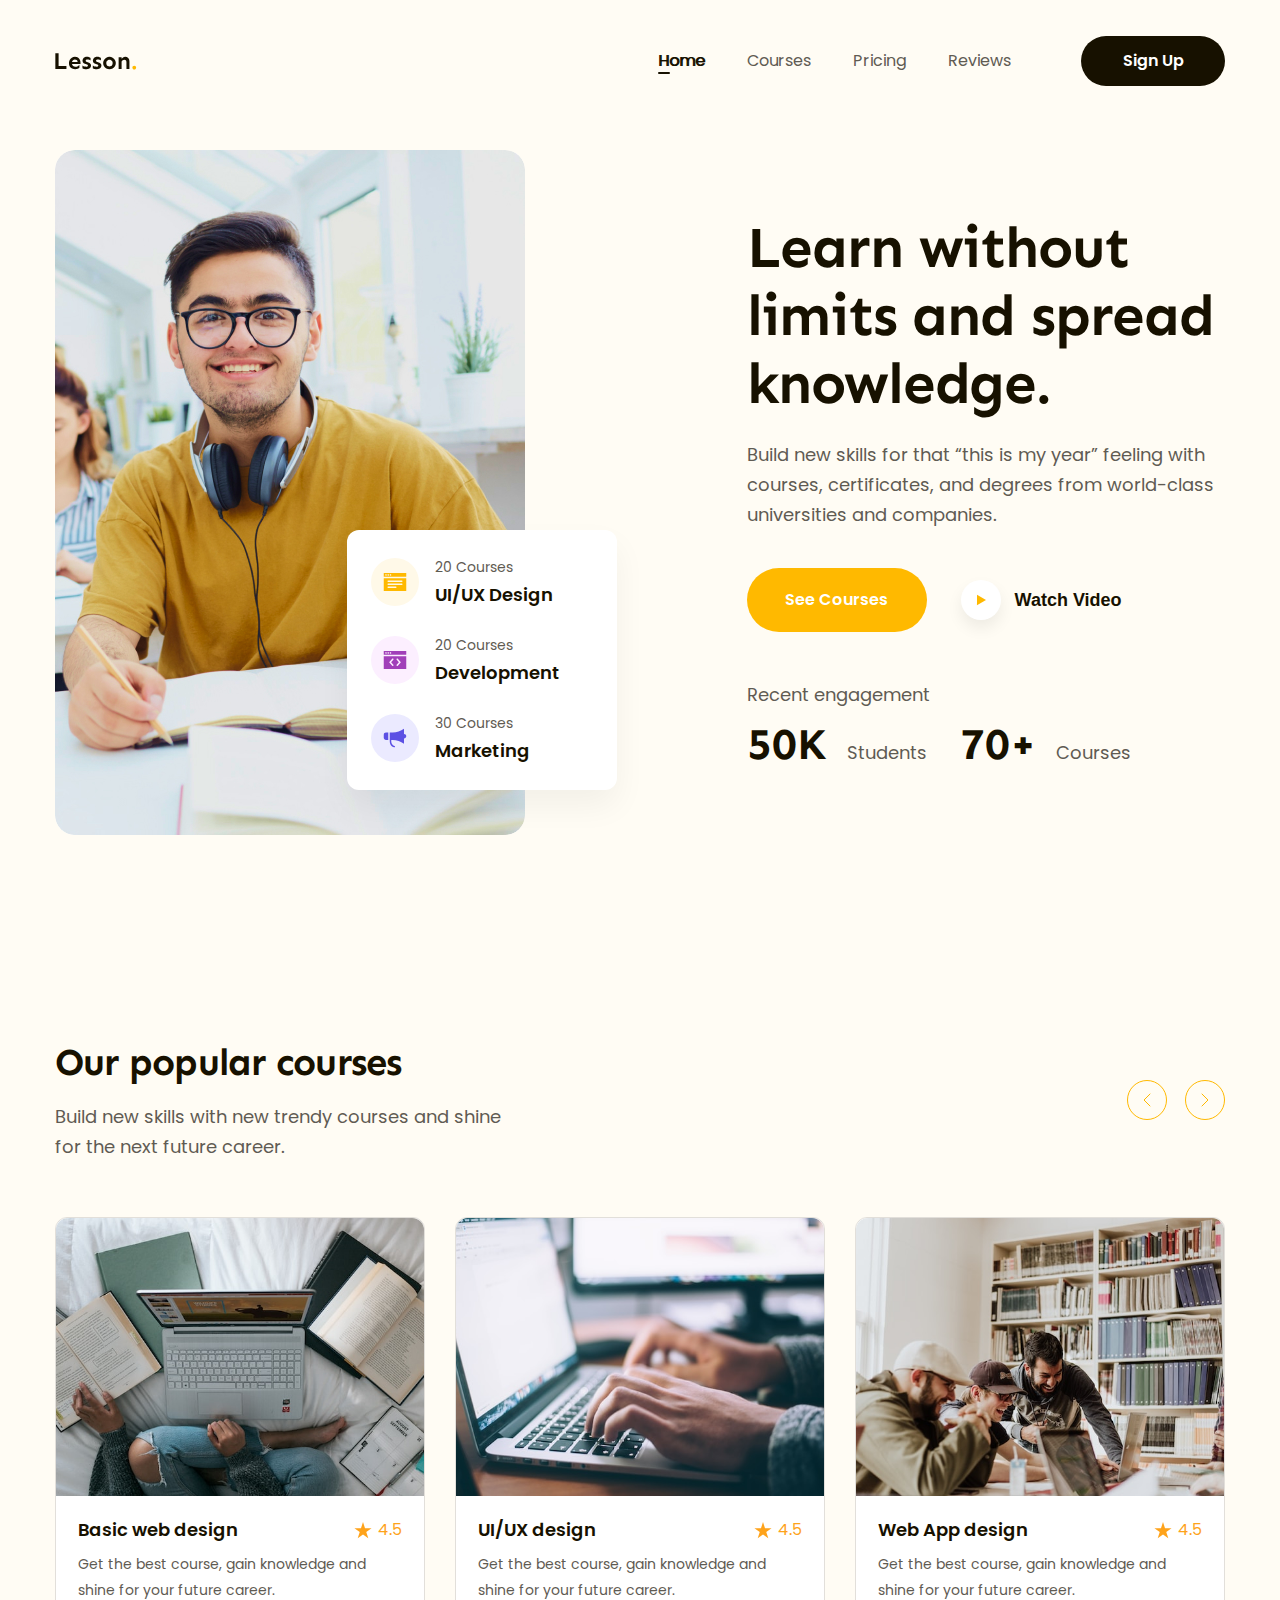
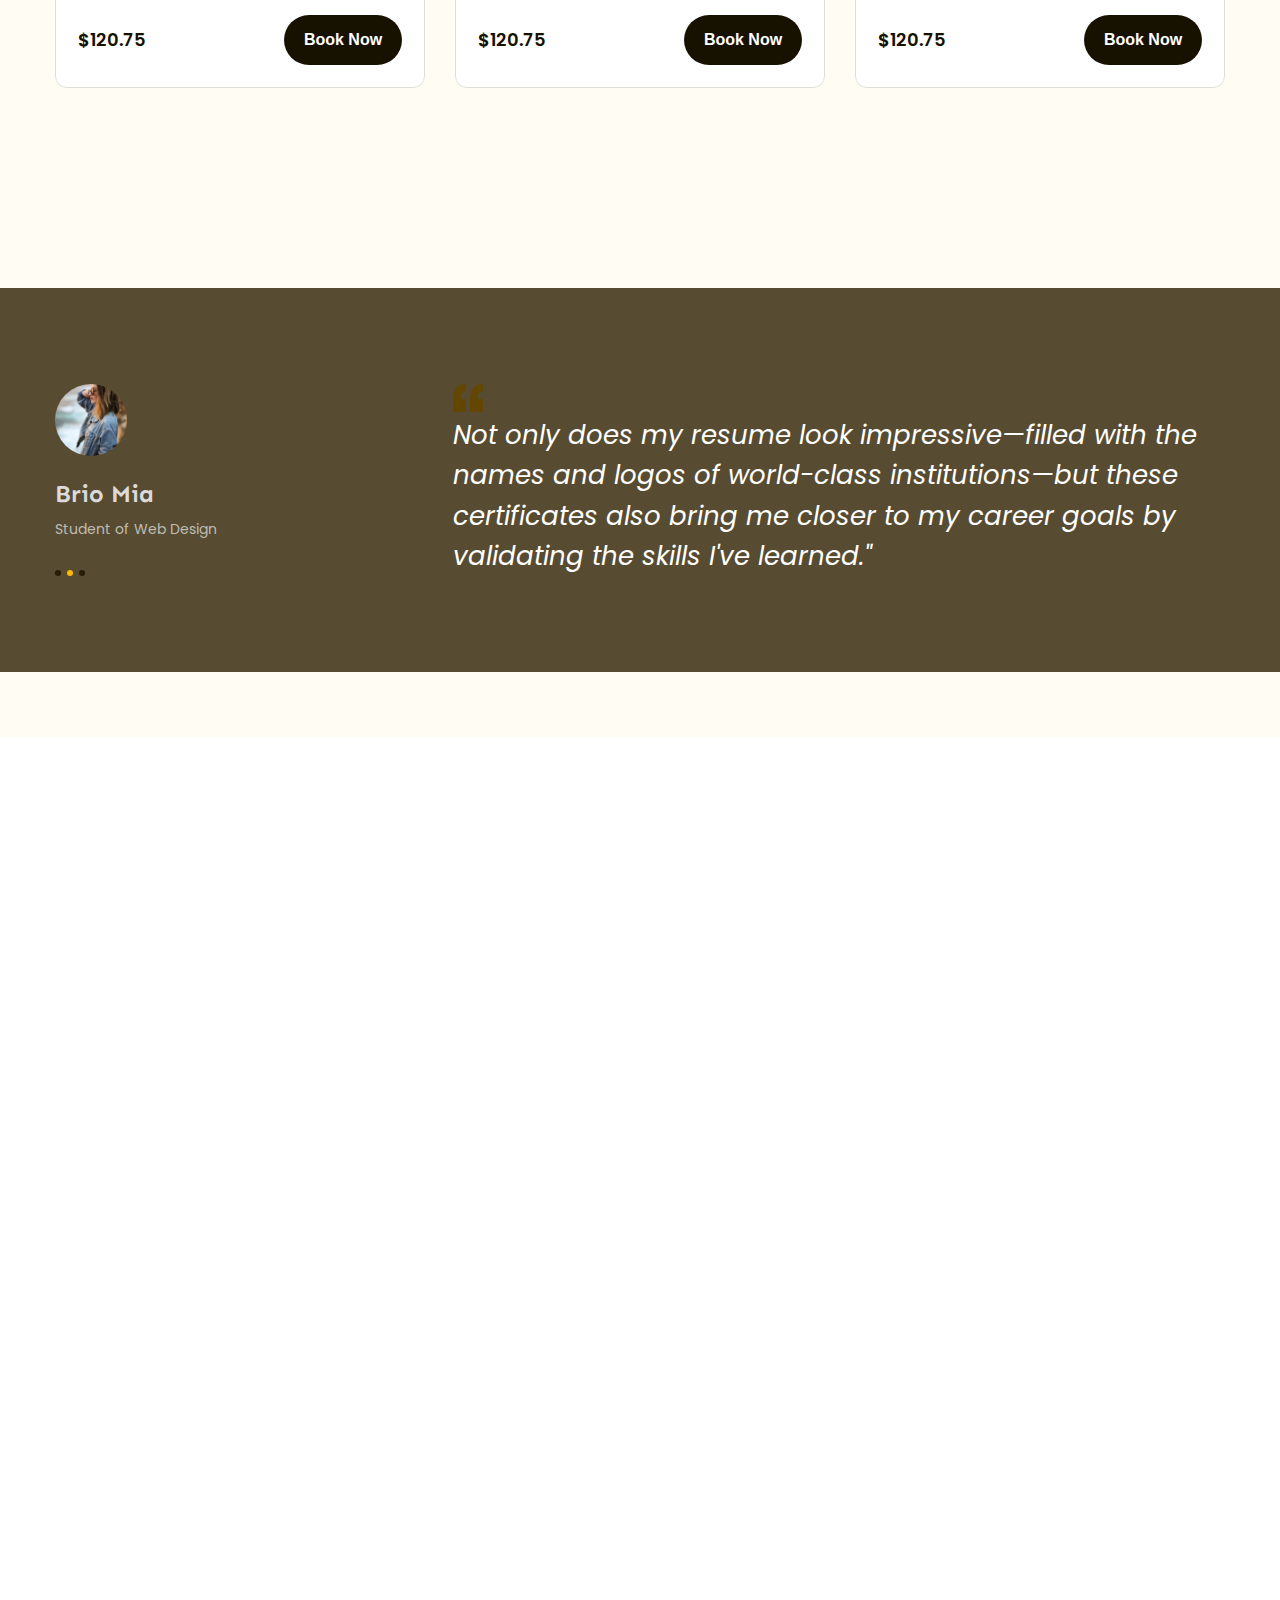
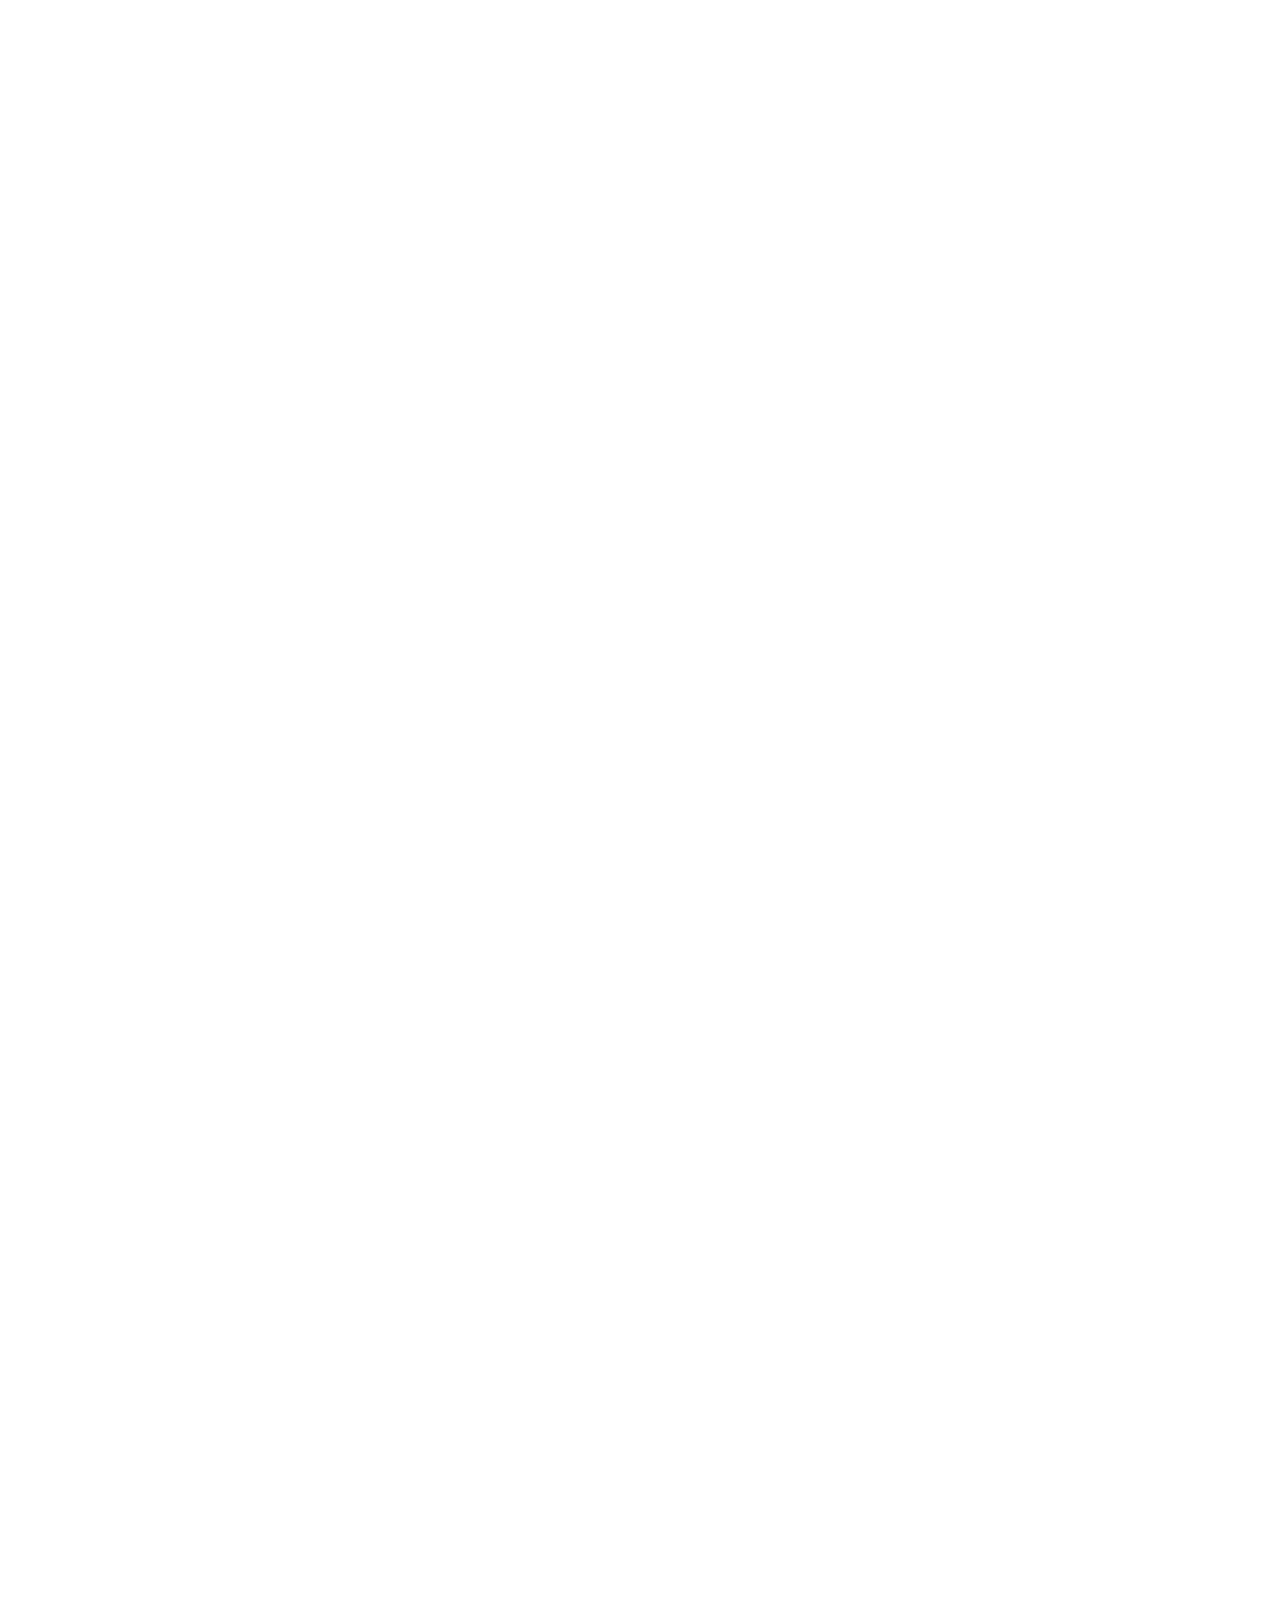
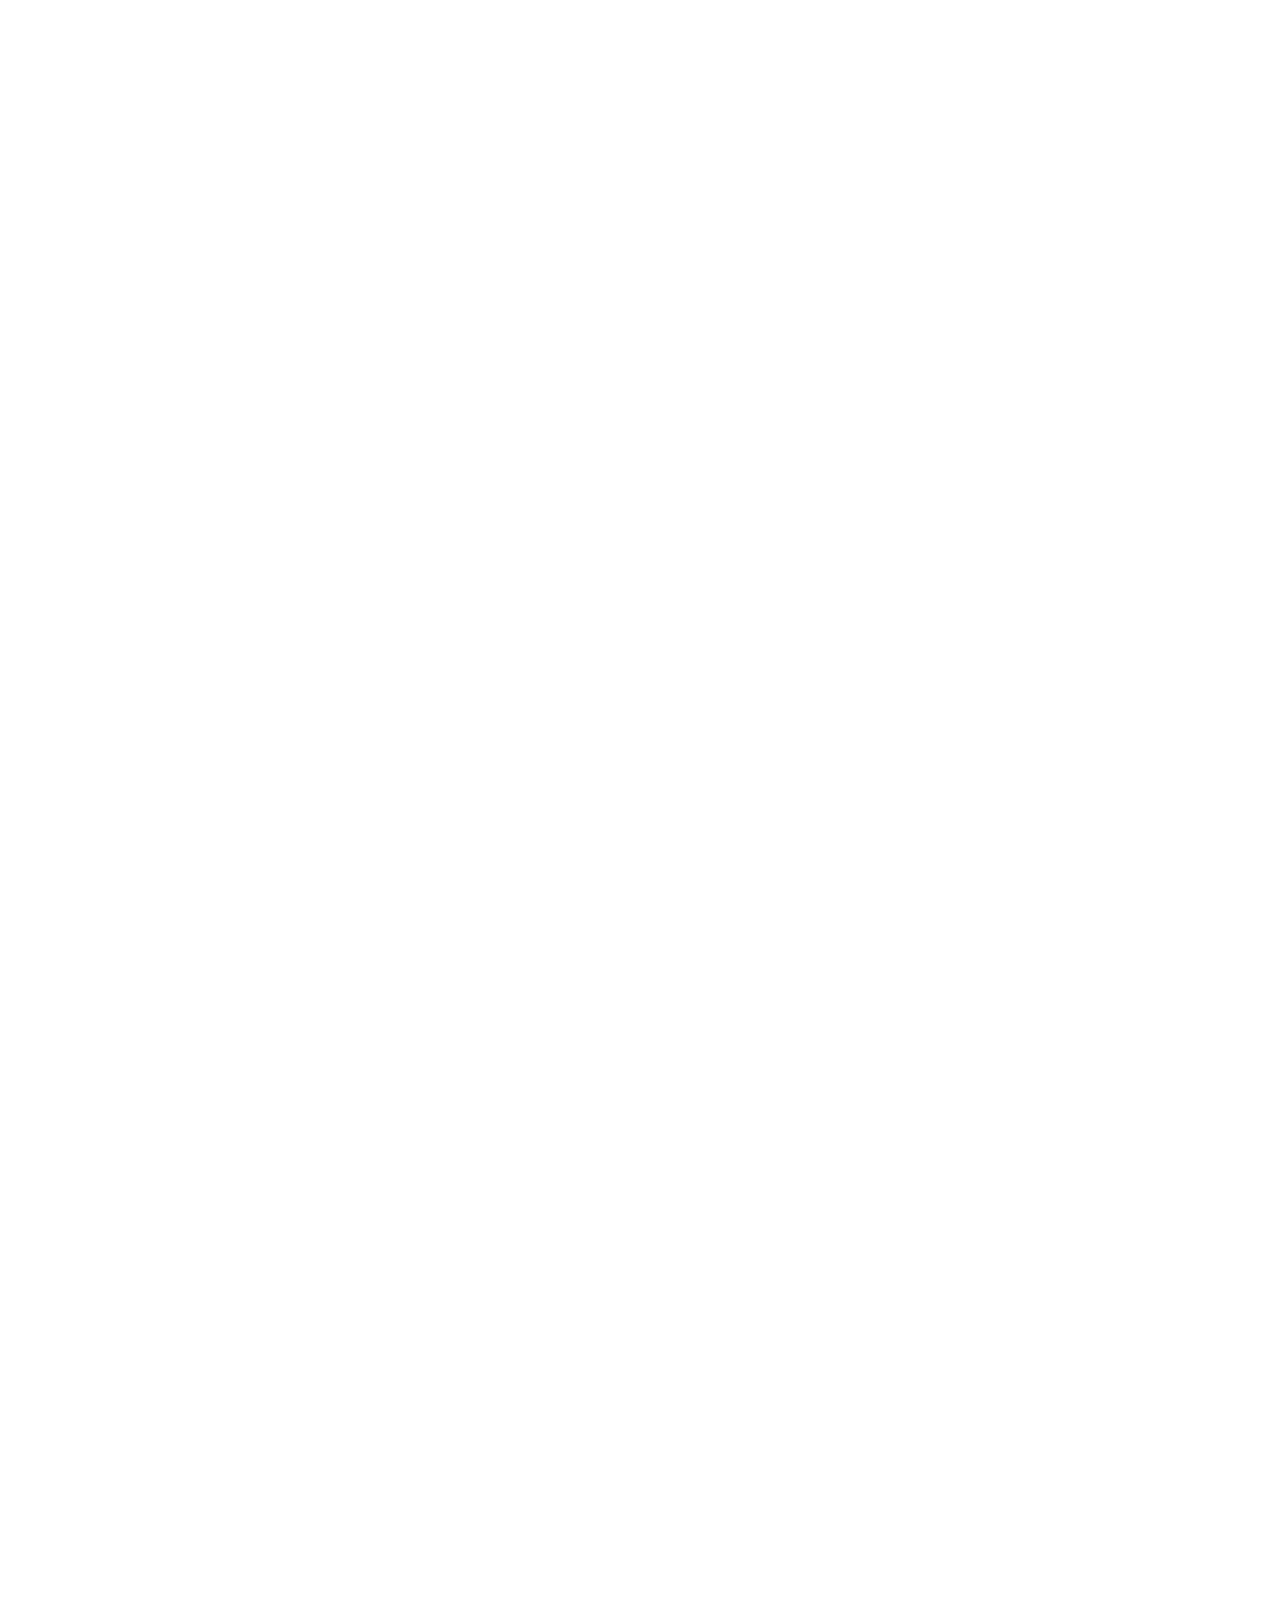
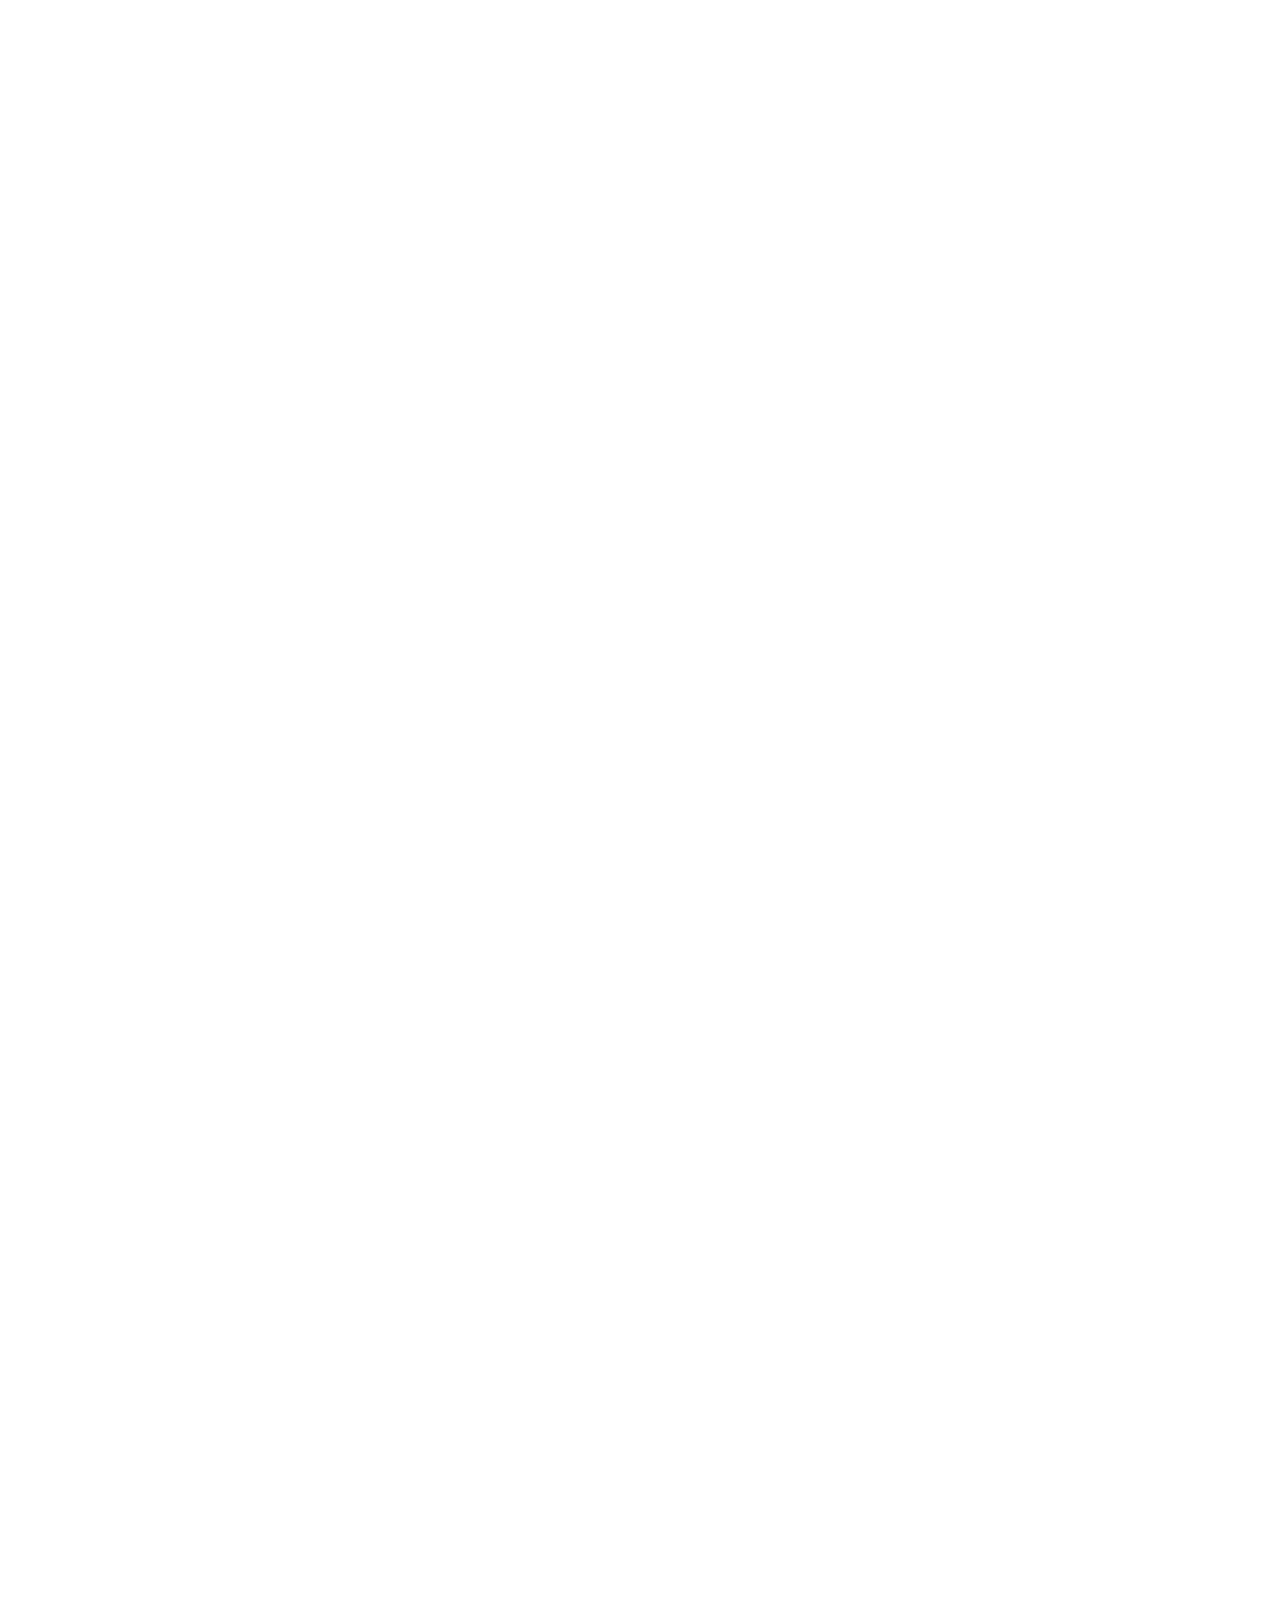
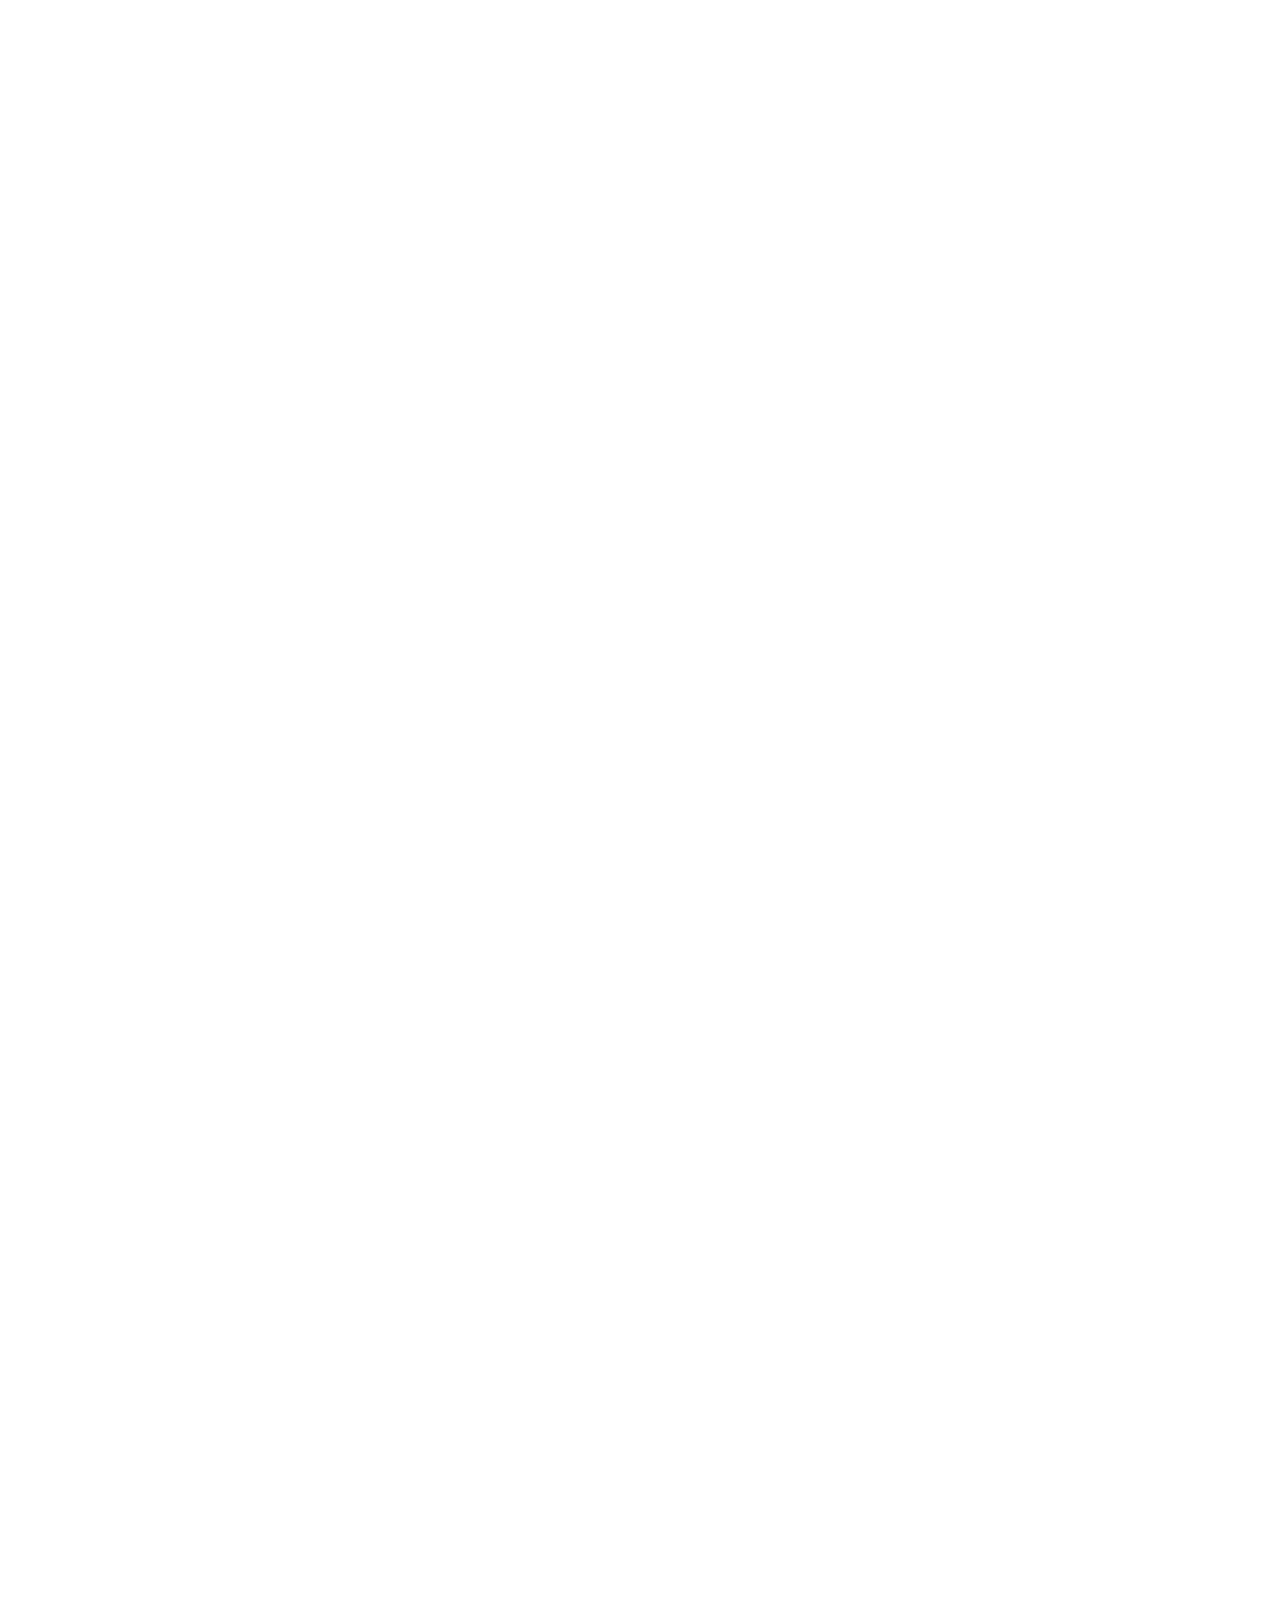
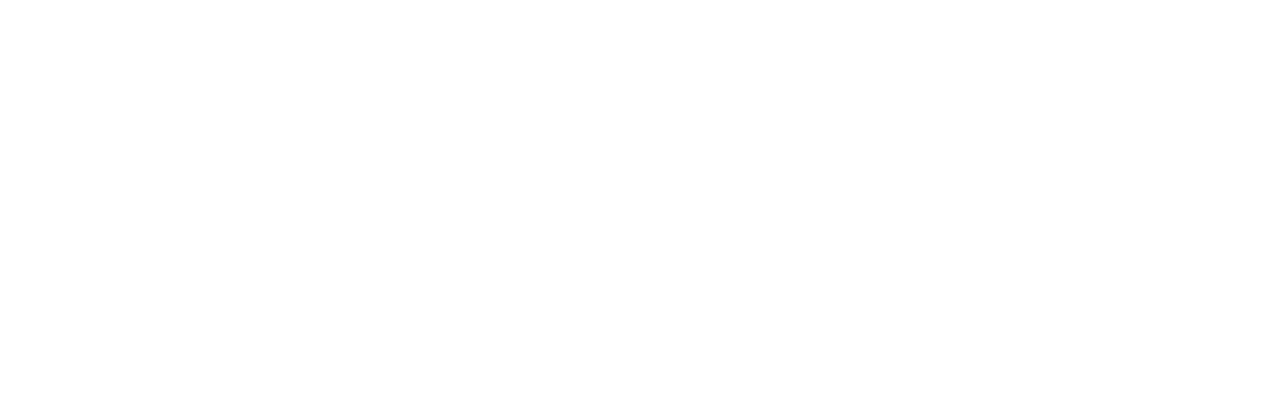
==== project1/index.html @ 3caa4eb8 "code  Feedback" ====
<!DOCTYPE html>
<html lang="en">

<head>
    <meta charset="UTF-8">
    <meta name="viewport" content="width=device-width, initial-scale=1.0">
    <!-- reset css -->
    <link rel="stylesheet" href="./assets/css/reset.css">
    <!-- embed fonts -->
    <link rel="preconnect" href="https://fonts.googleapis.com">
    <link rel="preconnect" href="https://fonts.gstatic.com" crossorigin>
    <link
        href="https://fonts.googleapis.com/css2?family=Poppins:ital,wght@0,400;0,500;0,600;0,700;1,400&family=Sen:wght@700&display=swap"
        rel="stylesheet">
    <!-- styles -->
    <link rel="stylesheet" href="./assets/css/style.css">

    <title>Figma to HTML tuhoc.cc</title>
</head>

<body style="height: 10000px;">
    <!-- header -->
    <header class="header fixed">
        <div class="main-content">
            <div class="body">
                <!-- logo -->
                <img src="./assets/img/logo.svg" alt="Lesson." class="logo">
                <!-- nav -->
                <nav class="nav">
                    <ul>
                        <li class="active">
                            <a href="#!">Home</a>
                        </li>
                        <li>
                            <a href="#!">Courses</a>
                        </li>
                        <li>
                            <a href="#!">Pricing</a>
                        </li>
                        <li>
                            <a href="#!">Reviews</a>
                        </li>
                    </ul>
                </nav>
                <!-- btn action -->
                <!-- .action>a.btn{Sign Up} -->
                <div class="action">
                    <a href="#!" class="btn btn-sign-up">Sign Up</a>
                </div>
            </div>
        </div>
    </header>

    <!-- main -->
    <div class="main">
        <!-- hero -->
        <div class="hero">
            <div class="main-content">
                <div class="body">
                    <!-- hero left -->
                    <div class="media-block">
                        <!-- Shift + Alt + Right Arow -->
                        <img src="./assets/img/hero-img.jpg" alt="Learn without limits and spread knowledge."
                            class="img">

                        <div class="hero-summary">
                            <!-- item1 -->
                            <div class="item">
                                <div class="icon">
                                    <img src="./assets/icon/des.svg" alt="">
                                </div>

                                <div class="info">
                                    <p class="label">20 Courses</p>
                                    <p class="title">UI/UX Design</p>
                                </div>
                            </div>

                            <!-- item2 -->
                            <div class="item">
                                <div class="icon icon2">
                                    <img src="./assets/icon/dev.svg" alt="">
                                </div>

                                <div class="info">
                                    <p class="label">20 Courses</p>
                                    <p class="title">Development</p>
                                </div>
                            </div>


                            <!-- item3 -->
                            <div class="item">
                                <div class="icon icon3">
                                    <img src="./assets/icon/marketing.svg" alt="">
                                </div>

                                <div class="info">
                                    <p class="label">30 Courses</p>
                                    <p class="title">Marketing</p>
                                </div>
                            </div>
                        </div>
                    </div>
                    <!-- hero right -->
                    <div class="content-block">
                        <h1 class="heading">Learn without limits and spread knowledge.</h1>
                        <p class="desc">
                            Build new skills for that “this is my year” feeling with courses, certificates,
                            and degrees from world-class universities and companies.
                        </p>

                        <div class="cta-group">
                            <a href="#!" class="btn hero-cta">See Courses</a>
                            <button class="watch-video">
                                <div class="icon">
                                    <img src="./assets/icon/play.svg" alt="">
                                </div>
                                <span>Watch Video</span>
                            </button>
                        </div>

                        <p class="desc desc-recent">Recent engagement</p>
                        <p class="desc stats">
                            <strong>50K</strong> Students
                            <strong>70+</strong> Courses
                        </p>

                    </div>

                </div>
            </div>
        

        <!-- popular -->
        <div class="popular">
            <div class="main-content">
                <div class="popular-top">
                    <!-- popular left -->
                    <div class="info">
                        <h2 class="heading-lv2">Our popular courses</h2>
                        <p class="desc">Build new skills with new trendy courses and shine for the next future career.
                        </p>
                    </div>

                    <!-- popular right -->
                    <div class="controls">
                        <button class="control-btn">
                            <svg width="8" height="14" viewBox="0 0 8 14" fill="none"
                                xmlns="http://www.w3.org/2000/svg">
                                <path d="M7 1L1 7L7 13" stroke="currentColor" stroke-linecap="round"
                                    stroke-linejoin="round" />
                            </svg>

                        </button>
                        <button class="control-btn">
                            <svg width="8" height="14" viewBox="0 0 8 14" fill="none"
                                xmlns="http://www.w3.org/2000/svg">
                                <path d="M1 1L7 7L1 13" stroke="currentColor" stroke-linecap="round"
                                    stroke-linejoin="round" />
                            </svg>

                        </button>
                    </div>

                </div>

                <div class="course-list">
                    <!-- item 1 -->
                    <div class="course-item">
                        <a href="#!"><img src="./assets/img/course-1.jpg" alt="Basic web design" class="thumb"></a>
                        <div class="info">
                            <div class="head">
                                <h3 class="title"><a href="#!">Basic web design</a></h3>
                                <div class="rating">
                                    <img src="./assets/icon/star.svg" alt="" class="star">
                                    <span class="value">4.5</span>
                                </div>
                            </div>
                            <p class="desc">Get the best course, gain knowledge and shine for your future career.</p>

                            <div class="foot">
                                <span class="price">$120.75</span>
                                <button class="btn btn-book">Book Now</button>
                            </div>
                        </div>
                    </div>

                    <!-- item 2 -->
                    <div class="course-item">
                        <a href="#!"><img src="./assets/img/course-2.jpg" alt="UI/UX design" class="thumb"></a>
                        <div class="info">
                            <div class="head">
                                <h3 class="title"><a href="#!">UI/UX design</a></h3>
                                <div class="rating">
                                    <img src="./assets/icon/star.svg" alt="" class="star">
                                    <span class="value">4.5</span>
                                </div>
                            </div>
                            <p class="desc">Get the best course, gain knowledge and shine for your future career.</p>

                            <div class="foot">
                                <span class="price">$120.75</span>
                                <button class="btn btn-book">Book Now</button>
                            </div>
                        </div>
                    </div>

                    <!-- item 3 -->
                    <div class="course-item">
                        <a href="#!"><img src="./assets/img/course-3.jpg" alt="Web App design" class="thumb"></a>
                        <div class="info">
                            <div class="head">
                                <h3 class="title"><a href="#!">Web App design</a></h3>
                                <div class="rating">
                                    <img src="./assets/icon/star.svg" alt="" class="star">
                                    <span class="value">4.5</span>
                                </div>
                            </div>
                            <p class="desc">Get the best course, gain knowledge and shine for your future career.</p>

                            <div class="foot">
                                <span class="price">$120.75</span>
                                <button class="btn btn-book">Book Now</button>
                            </div>
                        </div>
                    </div>
                </div>
            </div>
        </div>

        <div class="feedback">
            <div class="main-content">
                <div class="feeback-list">
                    <div class="feedback-item">
                        <!-- Khối bên trái -->
                        <div class="info">
                            <img src="./assets/img/ava1.jpg" alt="Petter Moor" class="avatar">
                            <p class="member-name">Brio Mia</p>
                            <p class="desc">Student of Web Design</p>

                            <div class="dots">
                                <span class="dot"></span>
                                <span class="dot active"></span>
                                <span class="dot"></span>
                            </div>
                        </div>
                        <!-- Khối bên phải -->
                         <div class="content">
                            <img src="./assets/icon/open-quote.svg" alt="" class="open-quotes">
                            <blockquote>Not only does my resume look impressive—filled with the names and logos of world-class institutions—but these certificates also bring me closer to my career goals by validating the skills I've learned." </blockquote>
                         </div>
                    </div>
                </div>
            </div>
        </div>

    </div>

    </div>
    </div>
</body>

</html>
---- project1/assets/css/style.css ----
* {
  box-sizing: border-box;
}

:root {
  --font-heading: "Sen", sans-serif;
  --primary-color: #ffb900;
}

html {
  font-size: 62.5%;
}

/* khôi phục lại cỡ chữ mặc định theo rem */
body {
  font-size: 1.6rem;
  font-family: "Poppins", sans-serif;
}
/* =================common================== */
a {
  text-decoration: none;
}

.heading-lv2 {
  color: #171100;
  font-family: var(--font-heading);
  font-size: 3.8rem;
  font-weight: 700;
  line-height: 1.27;
  letter-spacing: -0.76px;
}

.btn {
  display: inline-block;
  min-width: 118px;
  padding: 0 16px;
  line-height: 50px;
  color: #fff;
  text-align: center;
  font-size: 1.6rem;
  font-weight: 600;
  border-radius: 999px;
  background: #171100;
}

.btn:hover {
  cursor: pointer;
  opacity: 0.9;
}

.main-content {
  width: 1170px;
  max-width: calc(100% - 48px);
  margin-left: auto;
  margin-right: auto;
}

/* =================header================== */
.header {
  background: #fffcf4;
}

.header.fixed {
  z-index: 1;
  position: sticky;
  top: -28px;
}
.header .body {
  display: flex;
  align-items: center;
  padding: 36px 0 8px;
}

.nav {
  margin-left: auto;
}
.nav ul {
  display: flex;
}

.nav a {
  position: relative;
  color: #5f5b53;
  font-size: 1.6rem;
  padding: 8px 21px;
}

.nav li.active a,
.nav a:hover {
  color: #171100;
  /* font-weight: 600; */
  text-shadow: 1px 0 0 currentColor;
}

.nav li.active a::after {
  position: absolute;
  left: 21px;
  bottom: 6px;
  display: block;
  content: "";
  width: 12px;
  height: 2px;
  border-radius: 1px;
  background: #171100;
}

.header .btn-sign-up {
  min-width: 144px;
}

.header .action {
  margin-left: 49px;
}

/* ================hero================== */
.hero {
  padding: 56px 0 65px;
  background: #fffcf4;
}

.hero .body {
  display: flex;
}

/* ========= hero left ============== */
.hero .media-block {
  position: relative;
  width: 48%;
}

.hero .media-block .img {
  width: 470px;
  height: 685px;
  object-fit: cover;
  border-radius: 20px;
}

.hero .hero-summary {
  padding: 24px;
  width: 270px;
  position: absolute;
  bottom: 48px;
  right: 0;
  border-radius: 12px;
  background: #fff;
  box-shadow: 0px 16px 32px 0px rgba(0, 0, 0, 0.05);
}

.hero-summary .item {
  display: flex;
  align-items: center;
}

.hero-summary .item + .item {
  margin-top: 22px;
}

.hero-summary .icon {
  width: 48px;
  height: 48px;
  border-radius: 50%;
  display: flex;
  justify-content: center;
  align-items: center;
  background-color: #fff9e8;
}

.hero-summary .icon2 {
  background-color: #fcefff;
}

.hero-summary .icon3 {
  background-color: #ebeaff;
}

.hero-summary .info {
  margin-left: 16px;
}

.hero-summary .label {
  color: #5f5b53;
  font-size: 1.4rem;
  line-height: 1.86; /* 185.714% */
}

.hero-summary .title {
  color: #171100;
  font-size: 1.8rem;
  font-weight: 600;
  line-height: 1.67; /* 166.667% */
}

/* =========== hero right======== */
.hero .content-block {
  width: 52%;
  padding-left: 130px;
  padding-top: 64px;
}

.hero .heading {
  color: #171100;
  font-family: var(--font-heading);
  font-size: 5.8rem;
  font-weight: 700;
  line-height: 1.17;
  letter-spacing: -1.16px;
}

.hero .desc {
  margin-top: 22px;
  color: #5f5b53;
  font-size: 1.8rem;
  line-height: 1.67;
}

.hero .cta-group {
  display: flex;
  align-items: center;
  margin-top: 38px;
}

.hero-cta {
  min-width: 180px;
  line-height: 64px;
  background-color: var(--primary-color);
}

.hero .watch-video {
  margin-left: 28px;
  border: none;
  background: transparent;
  display: flex;
  align-items: center;
  cursor: pointer;
}

.hero .watch-video .icon {
  display: flex;
  align-items: center;
  justify-content: center;
  width: 40px;
  height: 40px;
  border-radius: 40px;
  background: #fff;
  box-shadow: 0px 8px 16px 0px rgba(0, 0, 0, 0.07);
}

.hero .watch-video span {
  margin-left: 14px;
  color: #171100;
  font-size: 1.8rem;
  font-weight: 600;
  line-height: 1.67;
}

.hero .desc-recent {
  margin-top: 48px;
}

.hero .stats {
  margin-top: 8px;
}

.hero .stats strong {
  margin-right: 15px;
  color: #171100;
  font-family: var(--font-heading);
  font-size: 4.4rem;
  font-weight: 700;
  line-height: 1.23;
}

.hero .stats strong:nth-child(2) {
  margin-left: 28px;
}

/* ================ popular ================== */
.popular {
  padding: 65px 0;
  margin-top: 135px;
}

.popular-top {
  display: flex;
  align-items: center;
  justify-content: space-between;
}

.popular-top .desc {
  margin-top: 16px;
  width: 458px;
  color: #5f5b53;
  font-size: 1.8rem;
  line-height: 1.67;
}

.popular-top .controls {
  display: flex;
  gap: 18px;
}

.popular-top .control-btn {
  display: flex;
  justify-content: center;
  align-items: center;
  background: transparent;
  width: 40px;
  height: 40px;
  border-radius: 50%;
  color: var(--primary-color);
  border: 1px solid var(--primary-color);
}

.popular-top .control-btn:hover {
  background: var(--primary-color);
  color: #fff;
  cursor: pointer;
}

.popular .course-list {
  display: flex;
  gap: 30px;
  margin-top: 55px;
}

.popular .course-item {
  border-radius: 12px;
  border: 1px solid #e2dfda;
  background: #fff;
}

.popular .course-item:hover {
  border: 1px solid transparent;
  border-radius: 12px;
  background: #fff;
  box-shadow: 0px 18px 36px 0px rgba(0, 0, 0, 0.05);
}

.popular .course-item .thumb {
  border-radius: 12px 12px 0px 0px;
  height: 278px;
  object-fit: cover;
  width: 100%;
}

.popular .course-item .info {
  padding: 16px 22px 22px;
}

.popular .course-item .foot,
.popular .course-item .rating,
.popular .course-item .head {
  display: flex;
  align-items: center;
  justify-content: space-between;
}

.popular .course-item .title a {
  color: #171100;
  font-size: 1.8rem;
  font-weight: 600;
  line-height: 1.67;
}

.popular .rating .value {
  margin-left: 6px;
  color: #fea31b;
  font-size: 16px;
  line-height: 1.75;
}

.popular .course-item .desc {
  margin-top: 6px;
  color: #5f5b53;
  font-size: 1.4rem;
  line-height: 1.86;
}

.popular .course-item .foot {
  margin-top: 12px;
}

.popular .course-item .price {
  color: #171100;
  font-size: 1.8rem;
  font-weight: 600;
  line-height: 1.67;
}

.popular .course-item .btn-book {
  border: none;
}

.popular .course-item .btn-book:hover {
  background: var(--primary-color);
}
/* ====================feedback===================== */
.feedback {
  margin-top: 135px;
  padding: 96px 0;
  background: #574c31;
}
.feedback-item{
  display: flex;
}

.avatar {
  width: 72px;
  height: 72px;
  border-radius: 50%;
  object-fit: cover;
}

.feedback-item .info .member-name{
  margin-top: 18px;
  color: #dcdada;
  font-family: var(--font-heading);
  font-size: 2.4rem;
  font-weight: 700;
  line-height: 1.42; 141.667%
}

.feedback-item .info .desc{
  margin-top: 4px;
  color: #bfbcb2;
  font-size: 1.4rem;
  line-height: 1.86; /* 185.714% */
}

.feedback-item .dots{
  gap: 6px;
  display: flex;
  margin-top: 28px;
}

.feedback .dot{
  cursor: pointer;
  width: 6px;
  height: 6px;
  border-radius: 50%;
  background: #271e08;
}

.feedback .dot.active{
  background: var(--primary-color);
  cursor: default;
}

.feedback-item .content{
  width: 66%; /*770 chia cho main là 1170 = 0.65.56==77 =66%*/
  margin-left: auto;
}

.feedback-item blockquote{
  color: #FFF;
font-size: 2.6rem;
font-style: italic;
line-height: 1.54; 
}
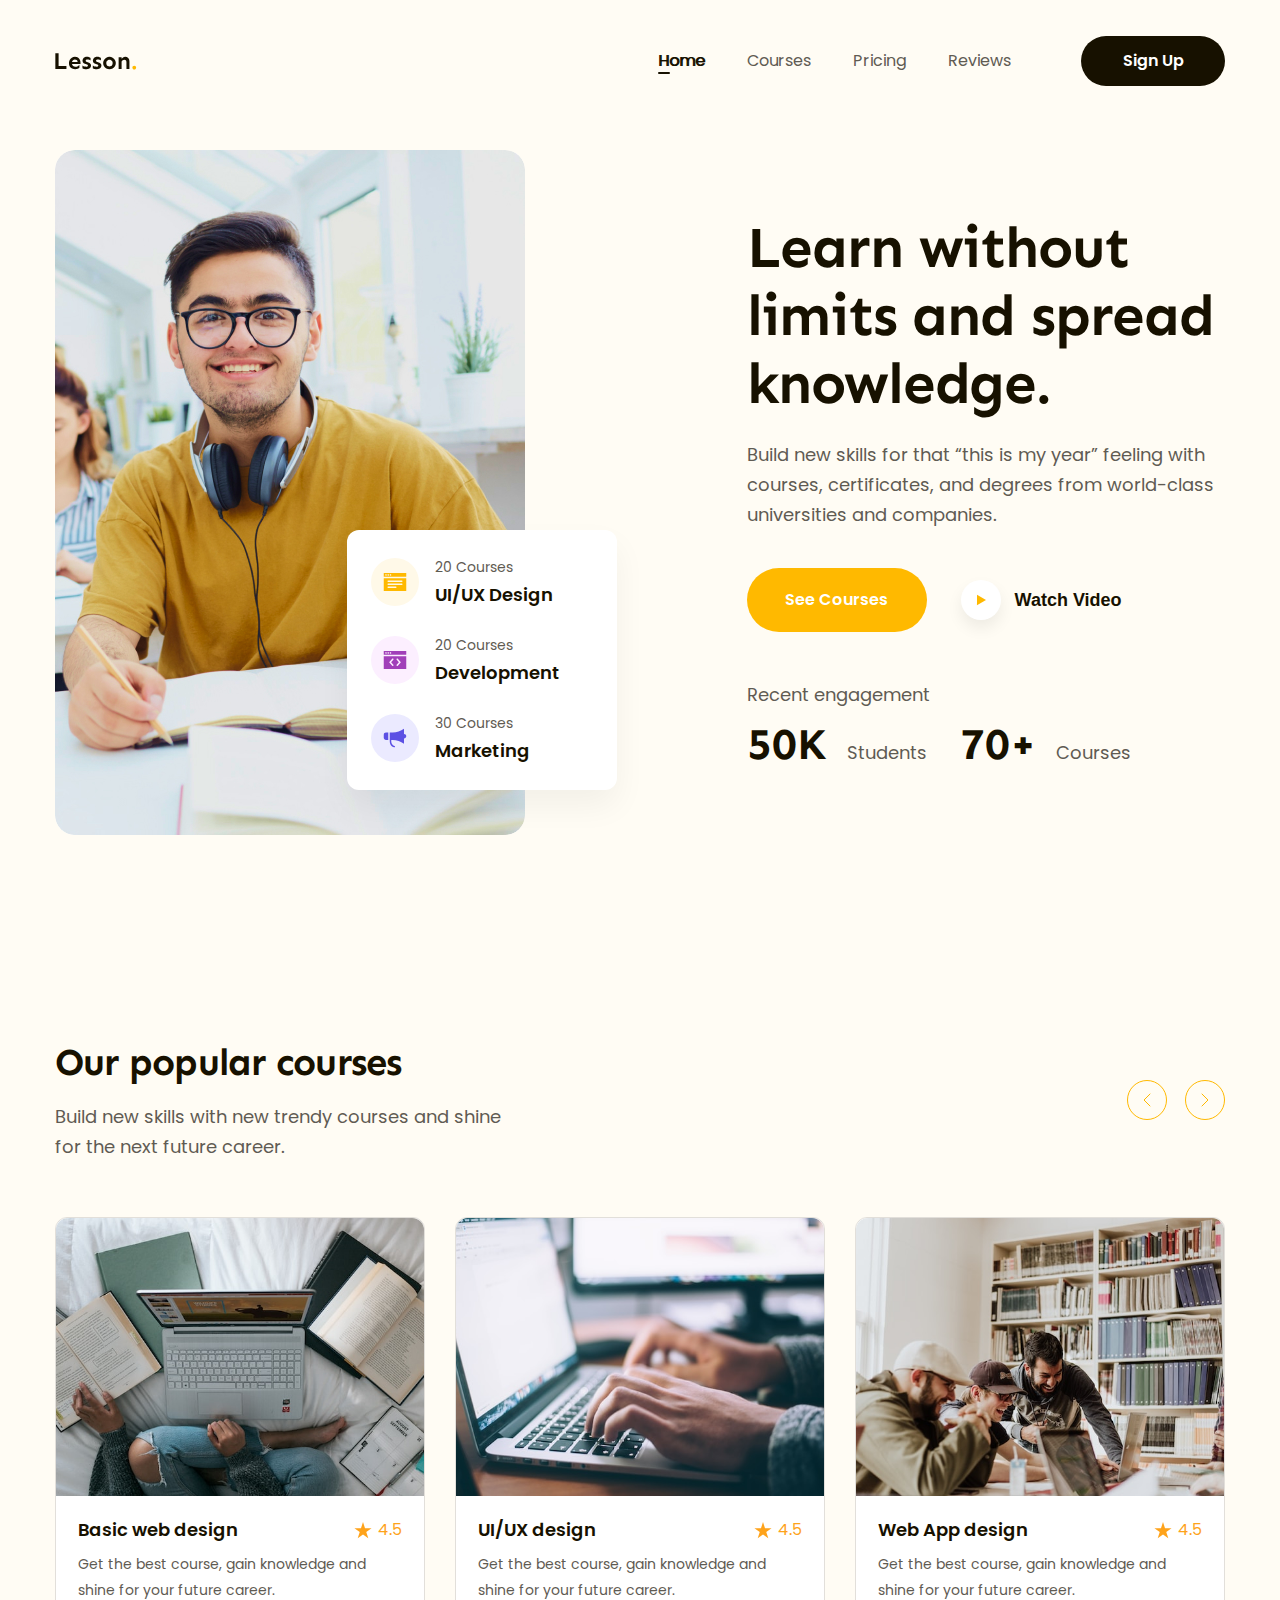
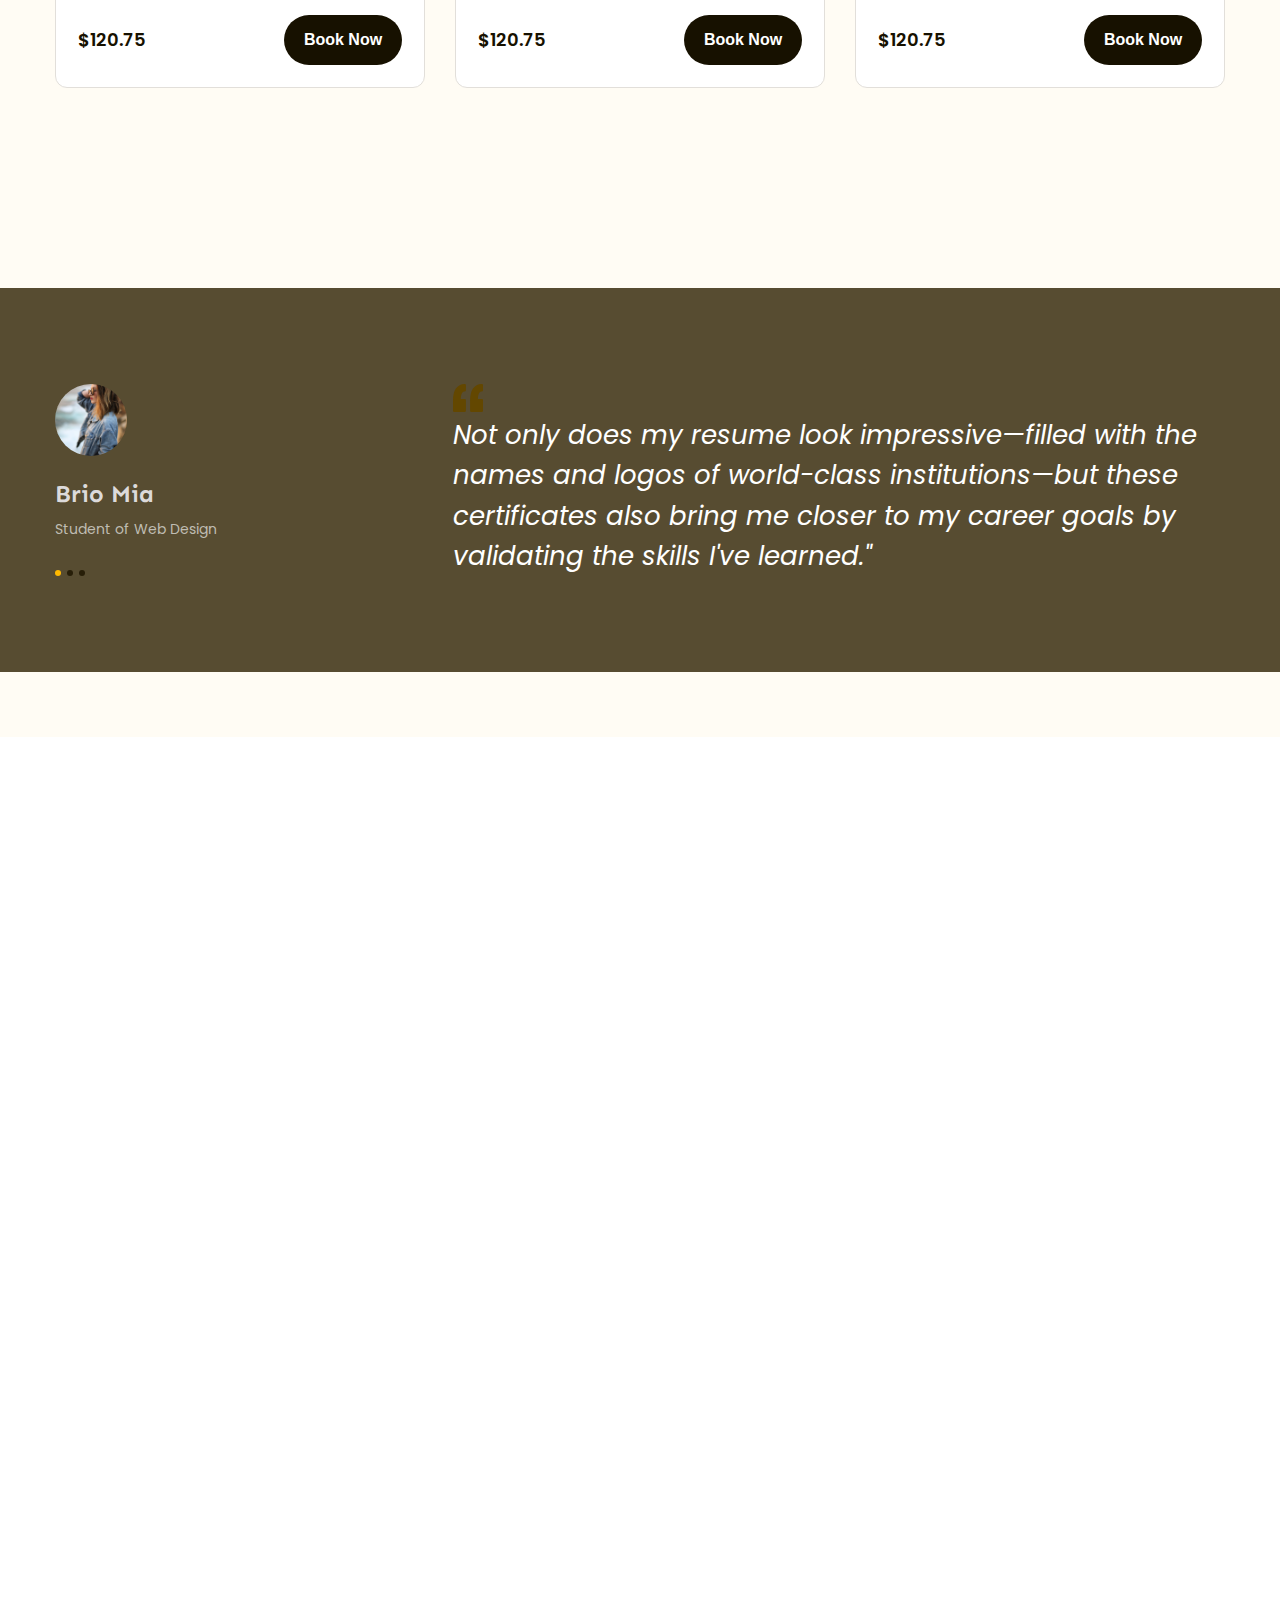
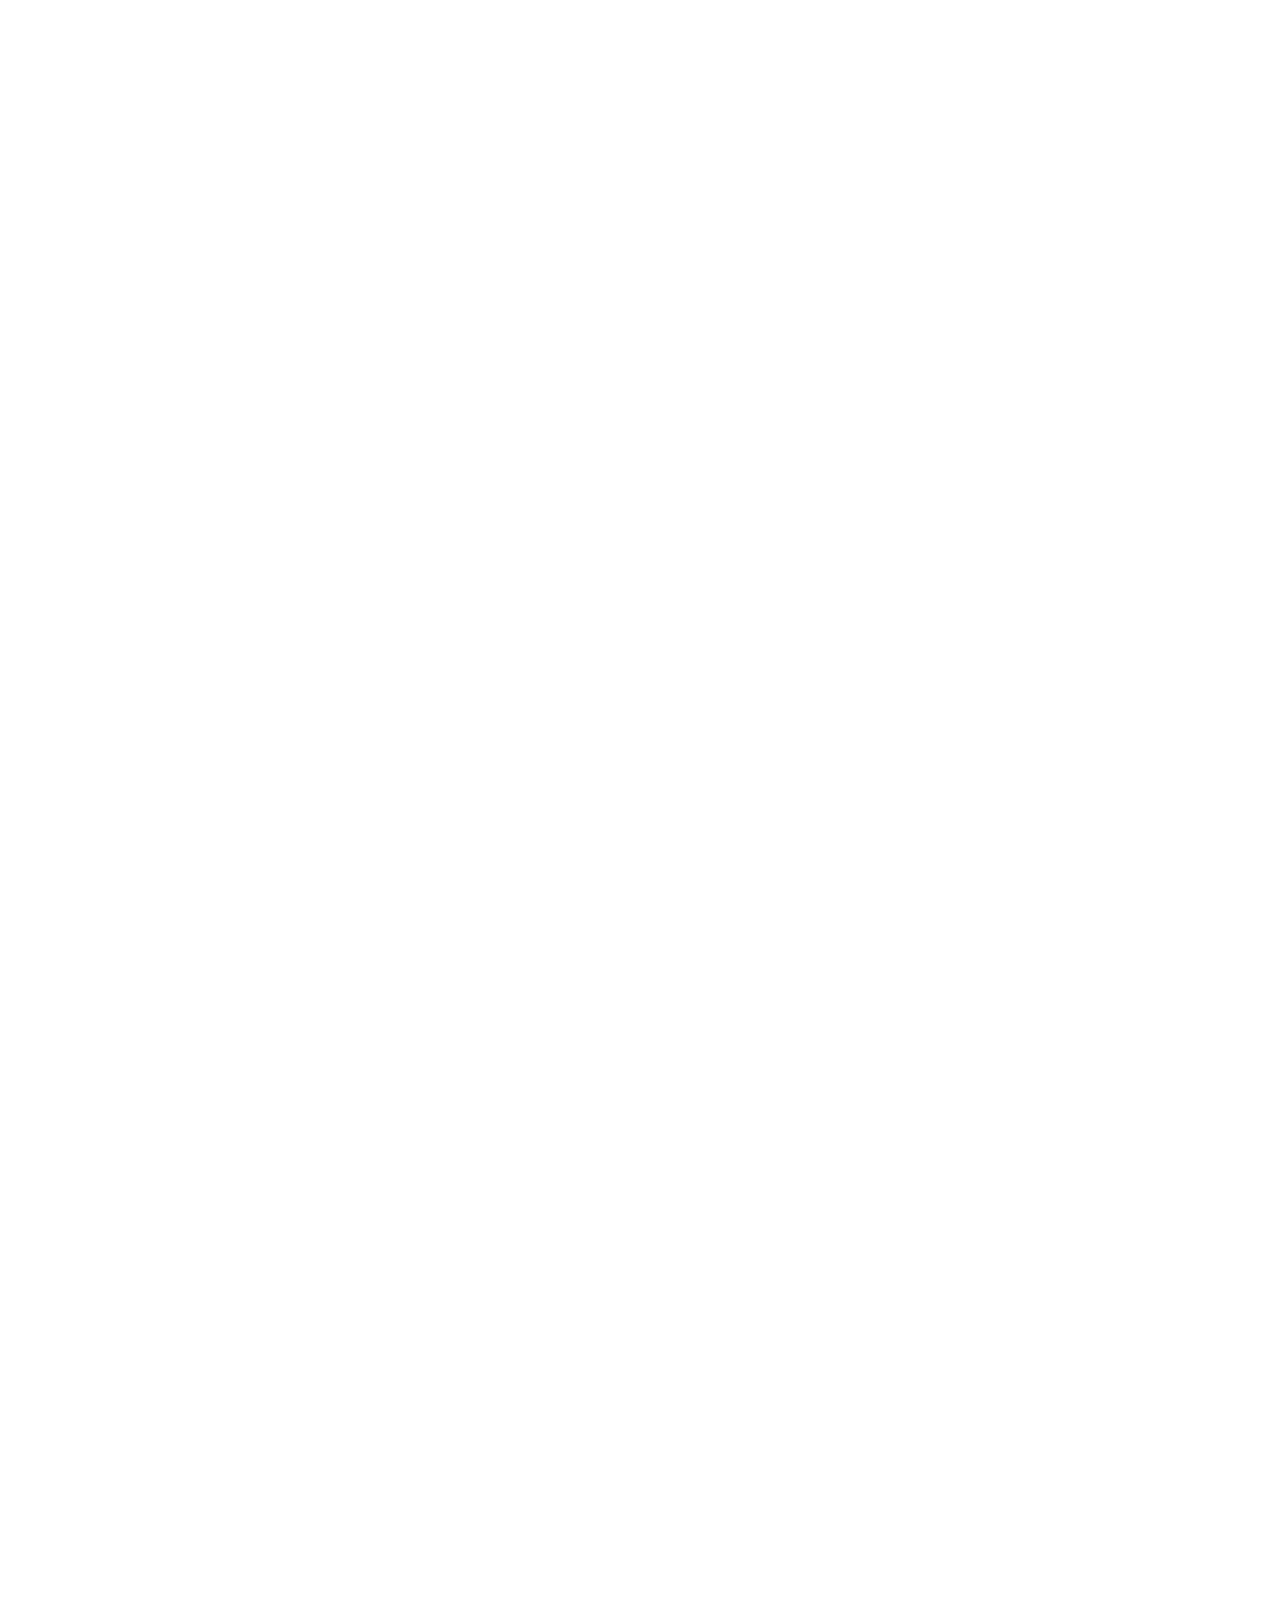
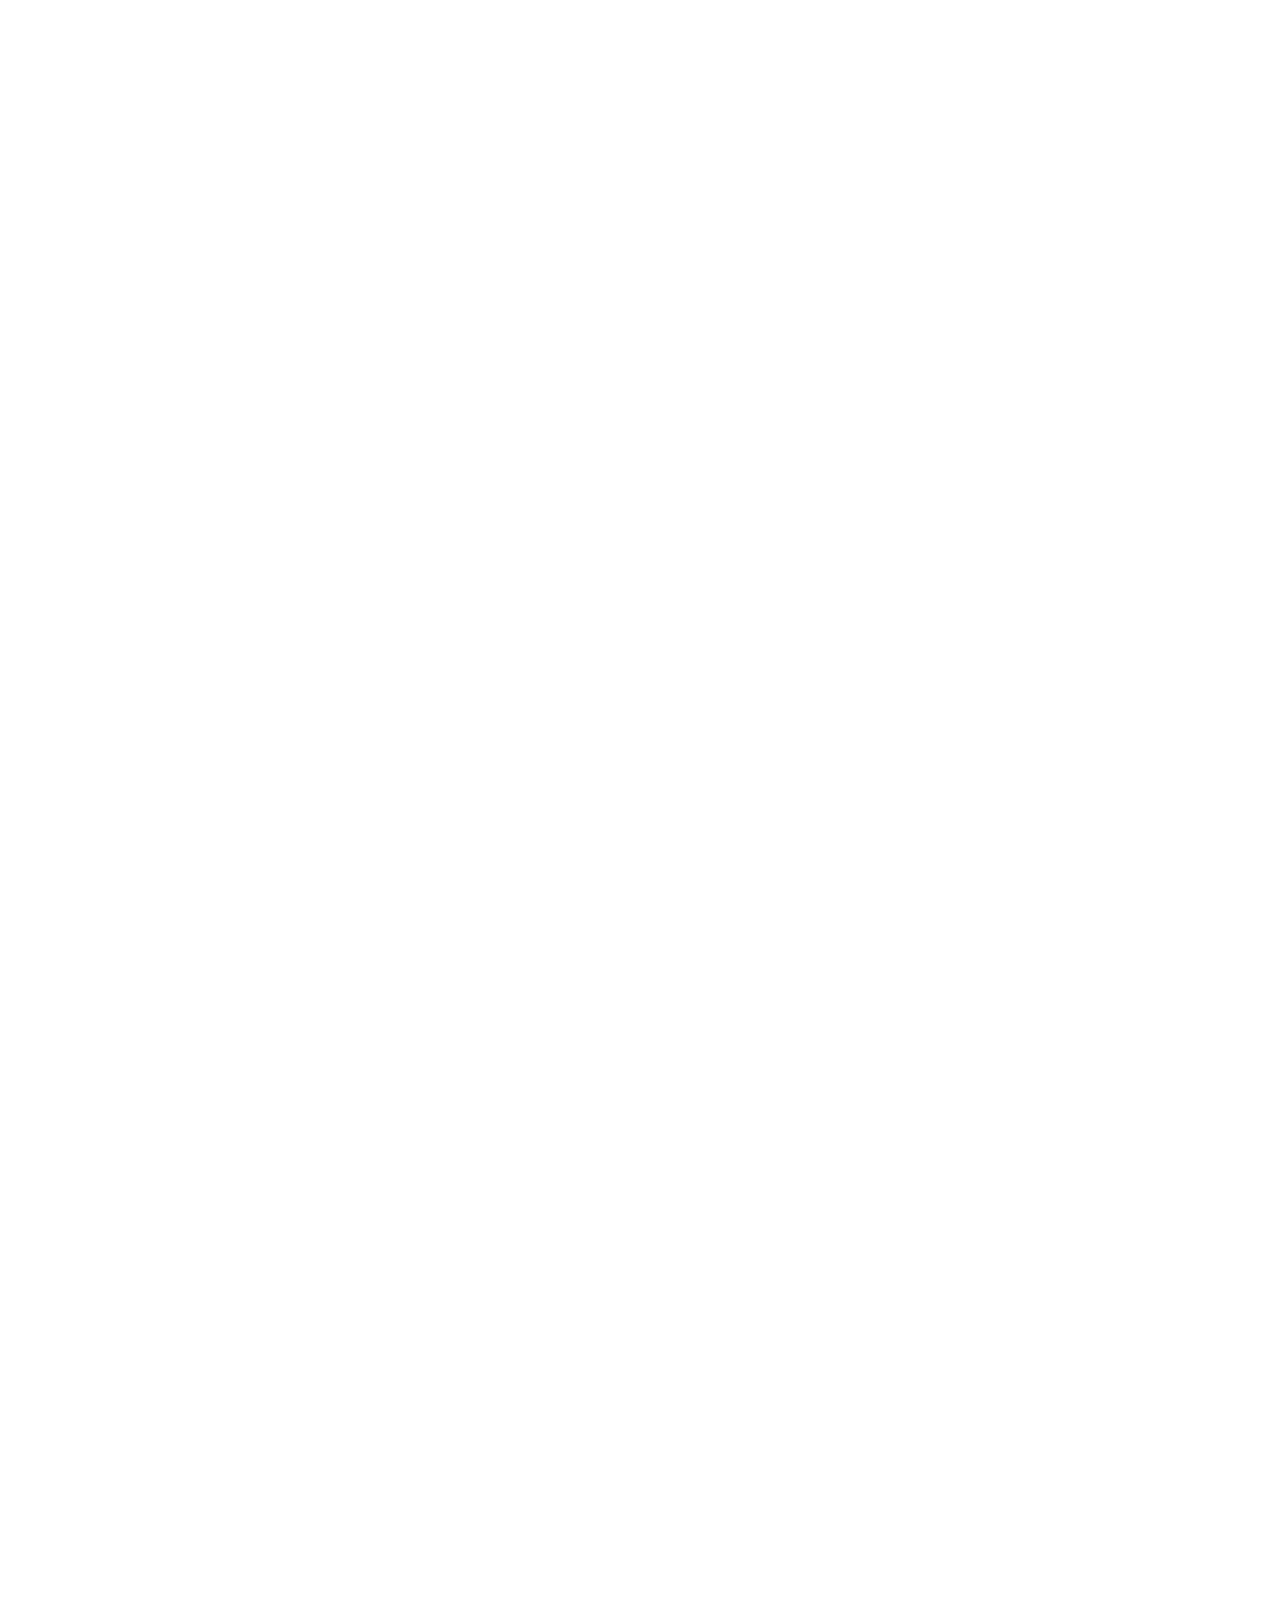
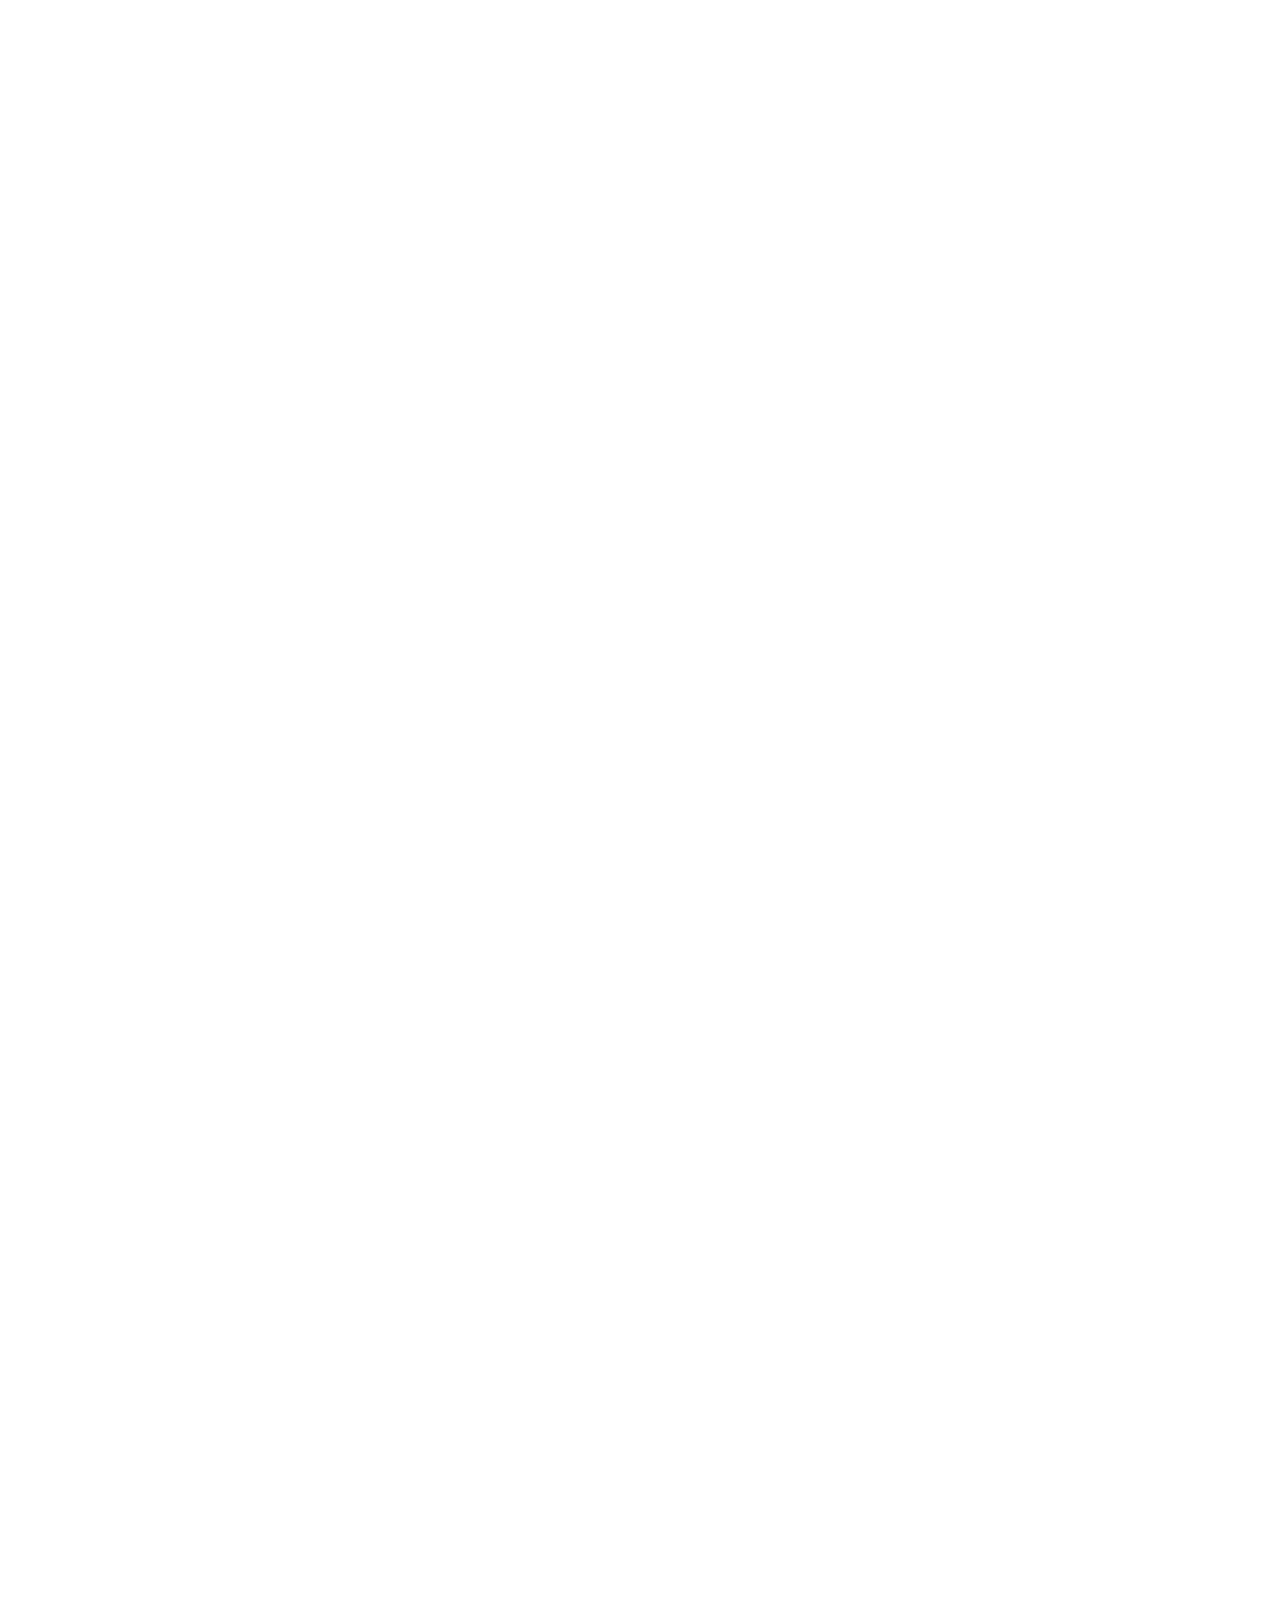
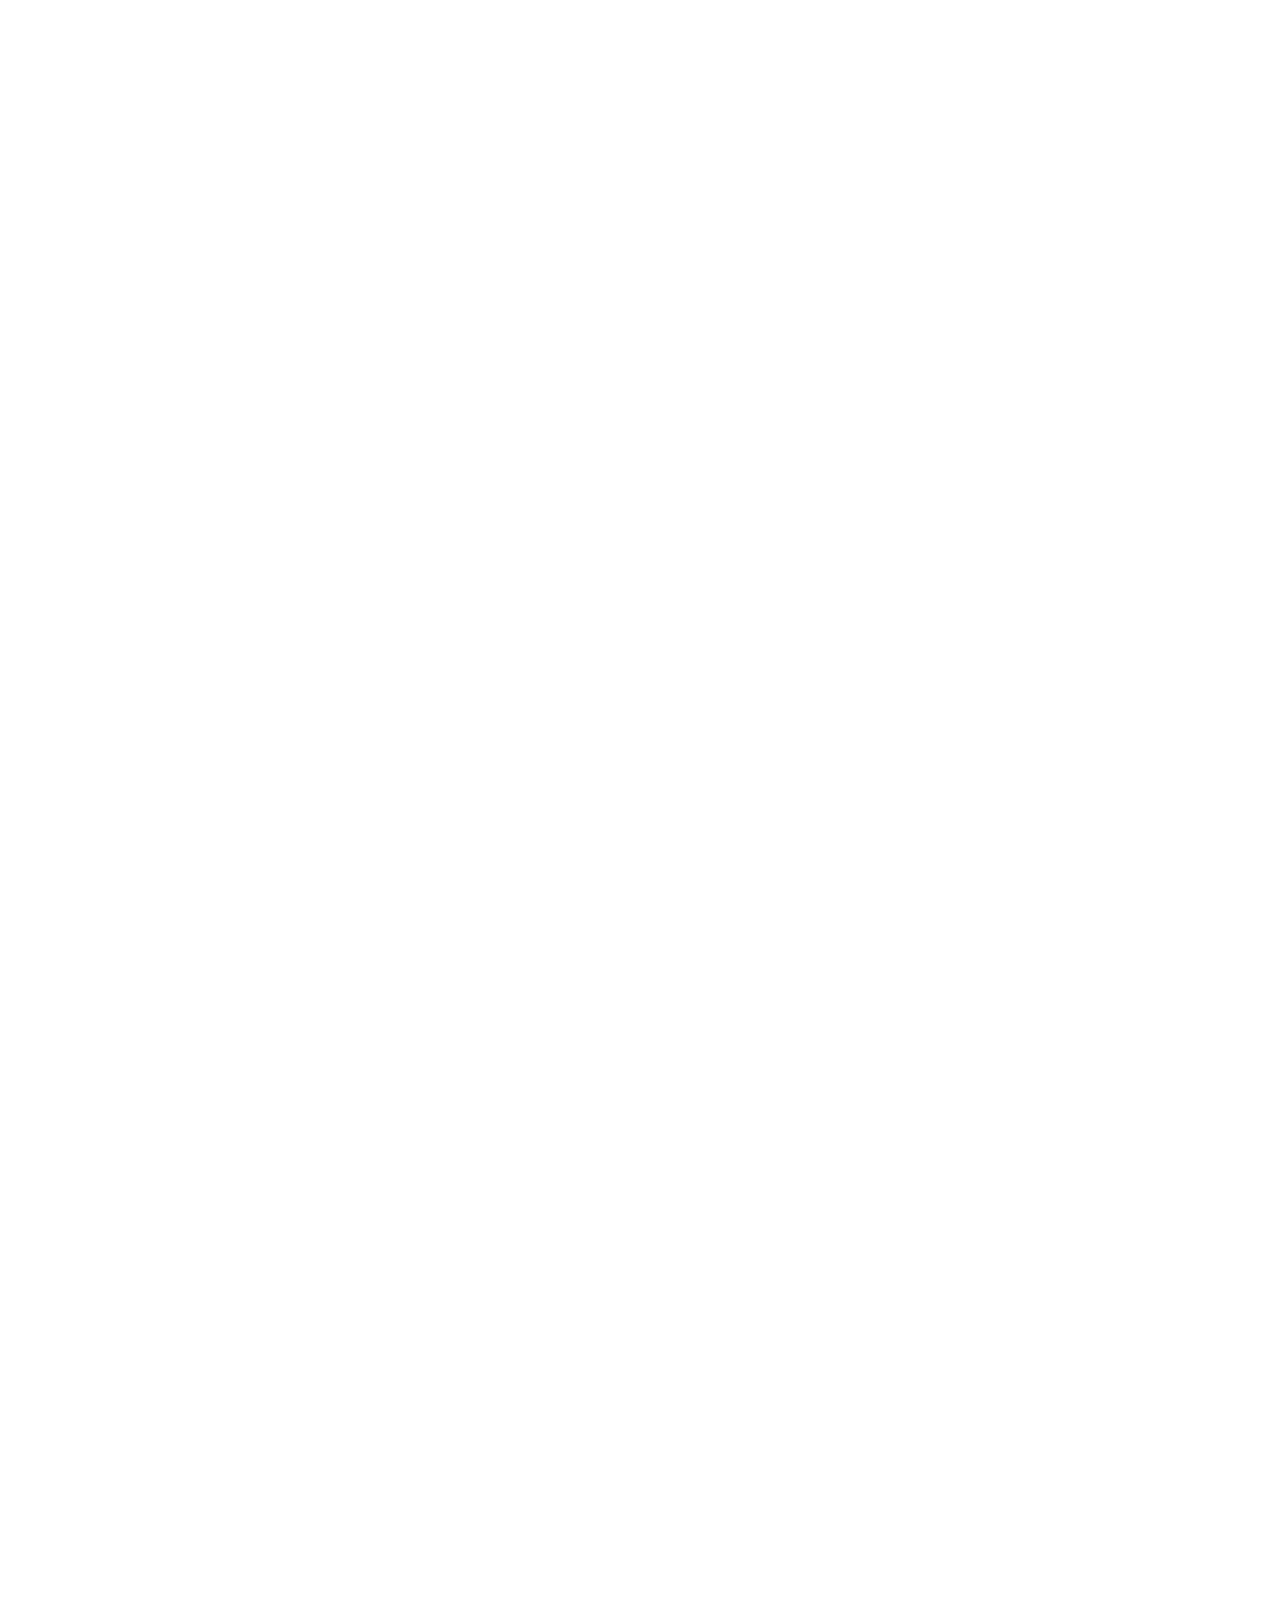
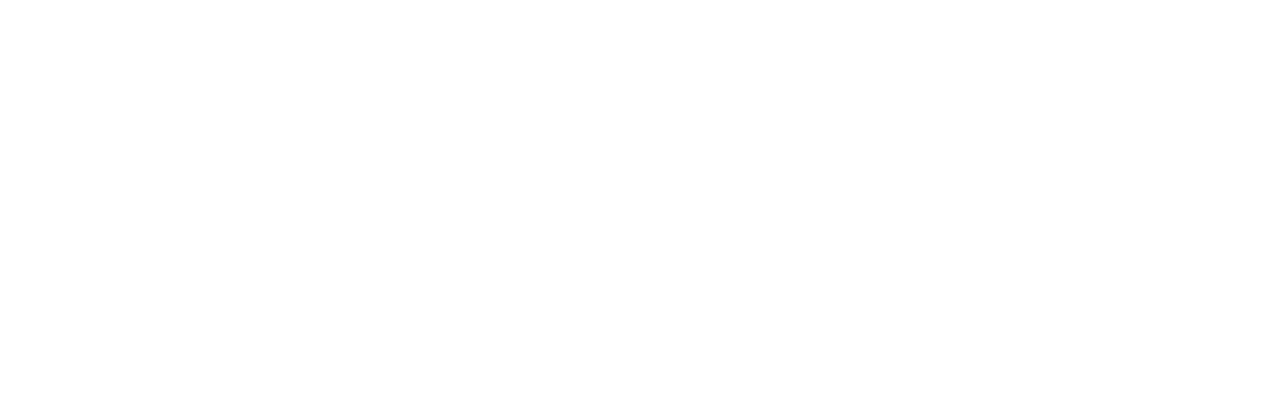
==== commit 27a00a6d: "Hoàn thiện feedback" ====
--- a/project1/index.html
+++ b/project1/index.html
@@ -231,7 +231,9 @@
 
         <div class="feedback">
             <div class="main-content">
-                <div class="feeback-list">
+                <div class="feedback-list">
+
+                    <!-- item 1 -->
                     <div class="feedback-item">
                         <!-- Khối bên trái -->
                         <div class="info">
@@ -240,8 +242,8 @@
                             <p class="desc">Student of Web Design</p>
 
                             <div class="dots">
-                                <span class="dot"></span>
                                 <span class="dot active"></span>
+                                <span class="dot "></span>
                                 <span class="dot"></span>
                             </div>
                         </div>
@@ -251,6 +253,49 @@
                             <blockquote>Not only does my resume look impressive—filled with the names and logos of world-class institutions—but these certificates also bring me closer to my career goals by validating the skills I've learned." </blockquote>
                          </div>
                     </div>
+
+                    <!-- item 2 -->
+                    <div class="feedback-item">
+                        <!-- Khối bên trái -->
+                        <div class="info">
+                            <img src="./assets/img/ava2.jpg" alt="Petter Moor" class="avatar">
+                            <p class="member-name">Brio Mia</p>
+                            <p class="desc">Student of Web Design</p>
+
+                            <div class="dots">
+                                <span class="dot"></span>
+                                <span class="dot active"></span>
+                                <span class="dot"></span>
+                            </div>
+                        </div>
+                        <!-- Khối bên phải -->
+                         <div class="content">
+                            <img src="./assets/icon/open-quote.svg" alt="" class="open-quotes">
+                            <blockquote>Not only does my resume look impressive—filled with the names and logos of world-class institutions—but these certificates also bring me closer to my career goals by validating the skills I've learned." </blockquote>
+                         </div>
+                        </div>
+
+                         <!-- item 3 -->
+                    <div class="feedback-item">
+                        <!-- Khối bên trái -->
+                        <div class="info">
+                            <img src="./assets/img/ava3.jpg" alt="Petter Moor" class="avatar">
+                            <p class="member-name">Brio Mia</p>
+                            <p class="desc">Student of Web Design</p>
+
+                            <div class="dots">
+                                <span class="dot"></span>
+                                <span class="dot "></span>
+                                <span class="dot active"></span>
+                            </div>
+                        </div>
+                        <!-- Khối bên phải -->
+                         <div class="content">
+                            <img src="./assets/icon/open-quote.svg" alt="" class="open-quotes">
+                            <blockquote>Not only does my resume look impressive—filled with the names and logos of world-class institutions—but these certificates also bring me closer to my career goals by validating the skills I've learned." </blockquote>
+                         </div>
+                    
+                    </div>
                 </div>
             </div>
         </div>
--- a/project1/assets/css/style.css
+++ b/project1/assets/css/style.css
@@ -402,7 +402,17 @@
 }
 .feedback-item{
   display: flex;
-}
+  width: 100%;
+  flex-shrink: 0;
+
+
+}
+.feedback-list{
+  display: flex;
+  overflow: hidden;
+  
+}
+
 
 .avatar {
   width: 72px;
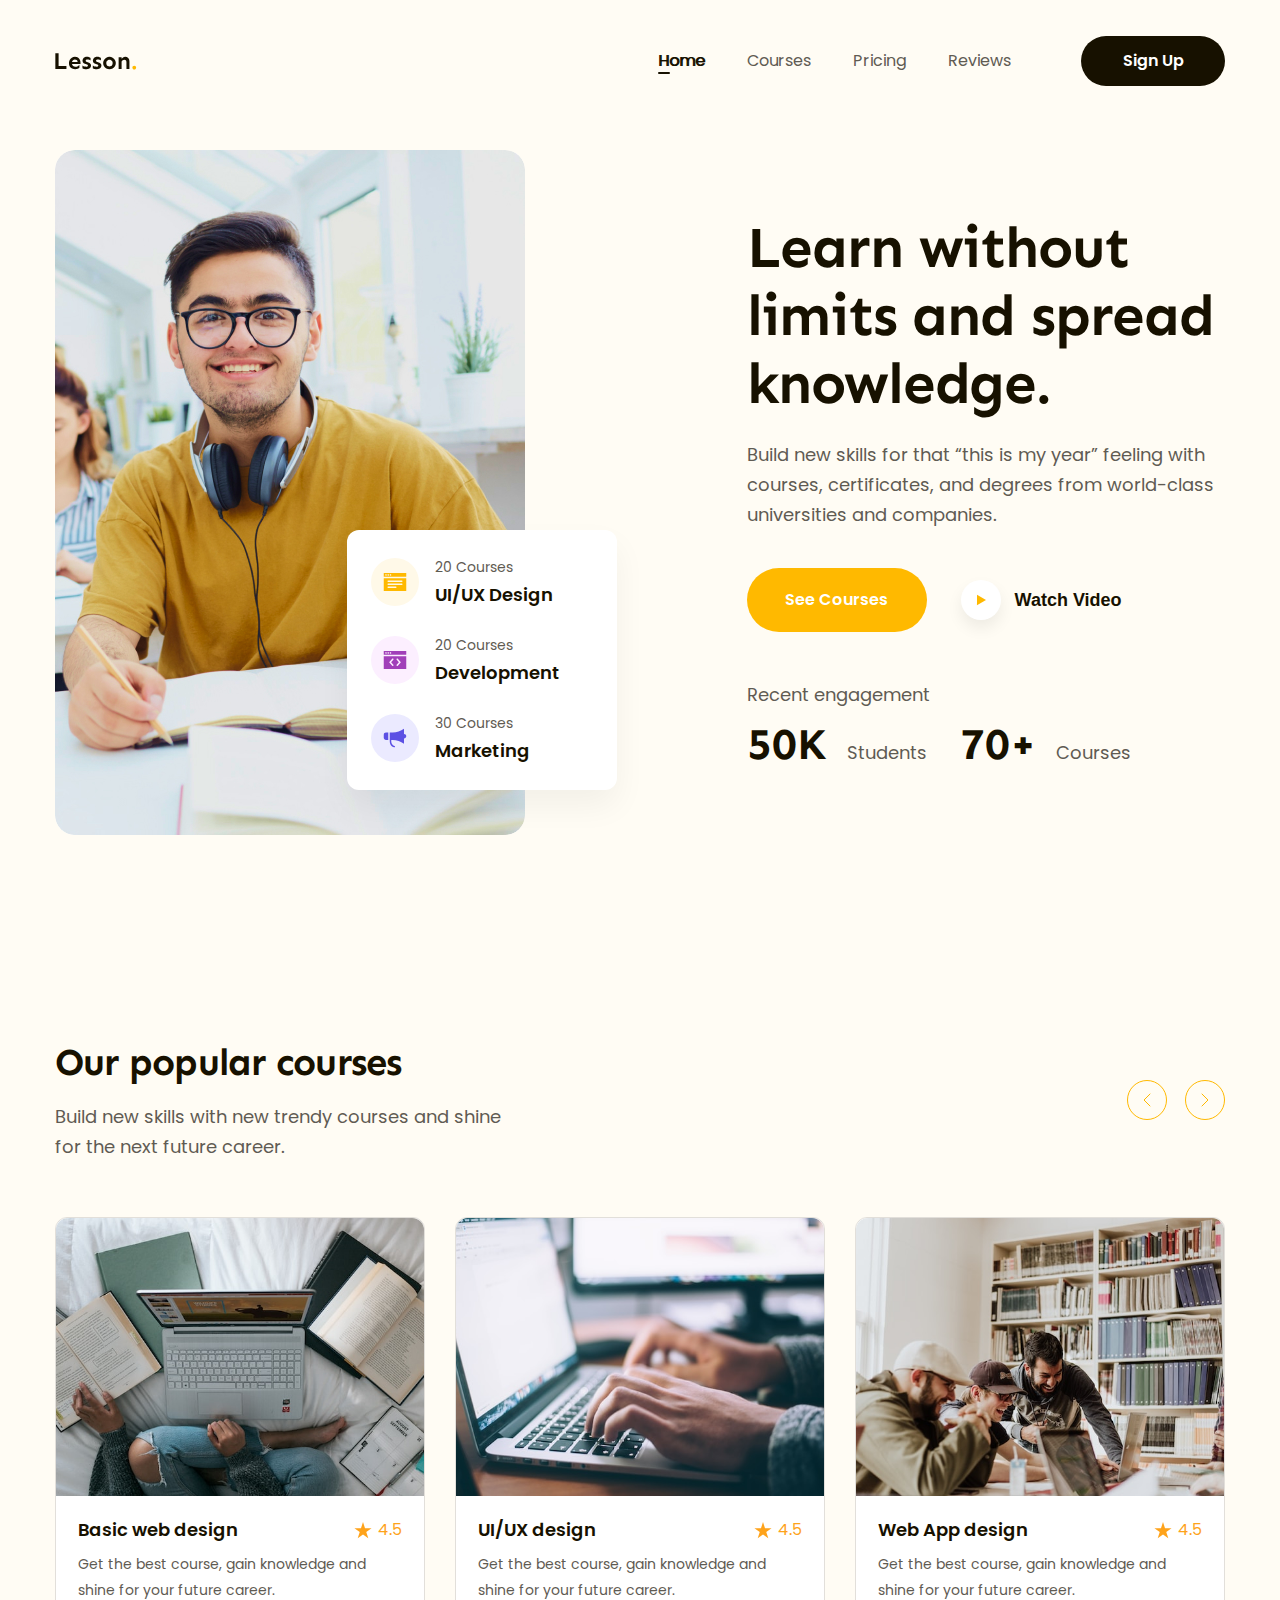
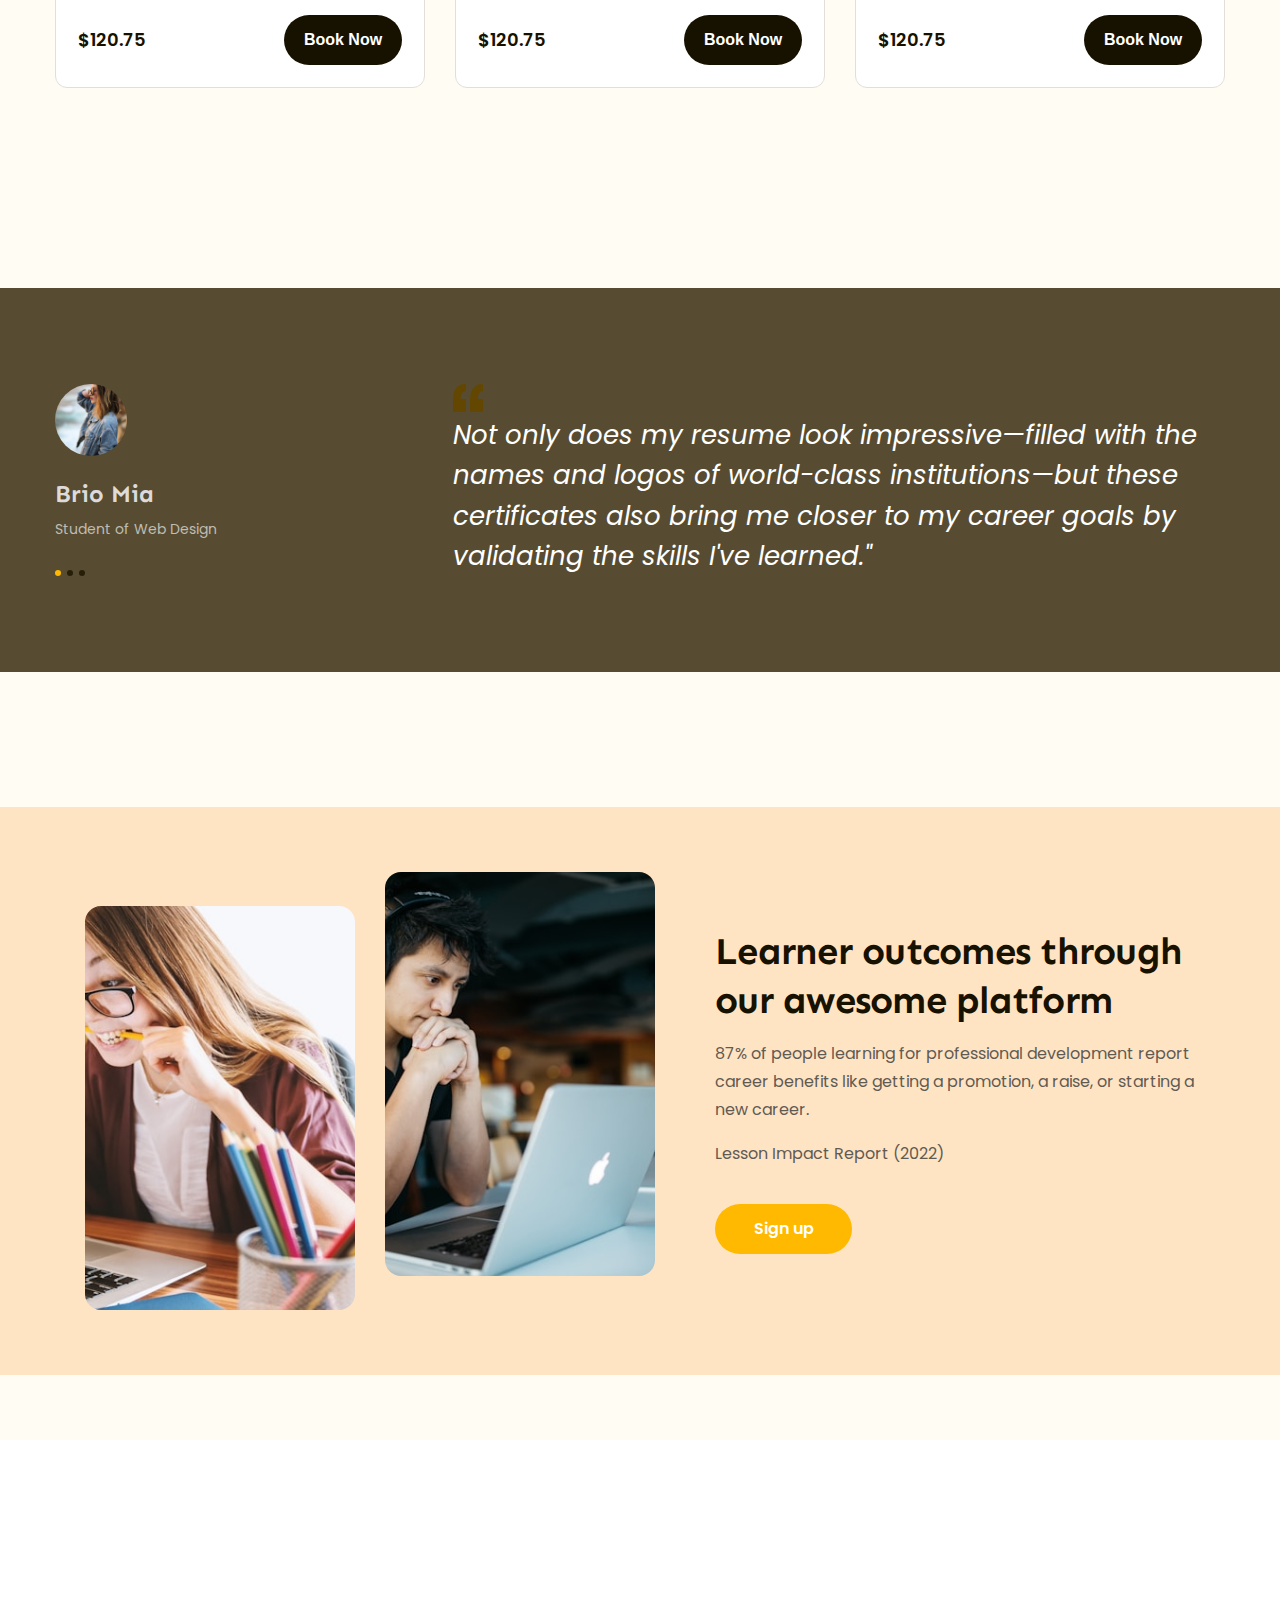
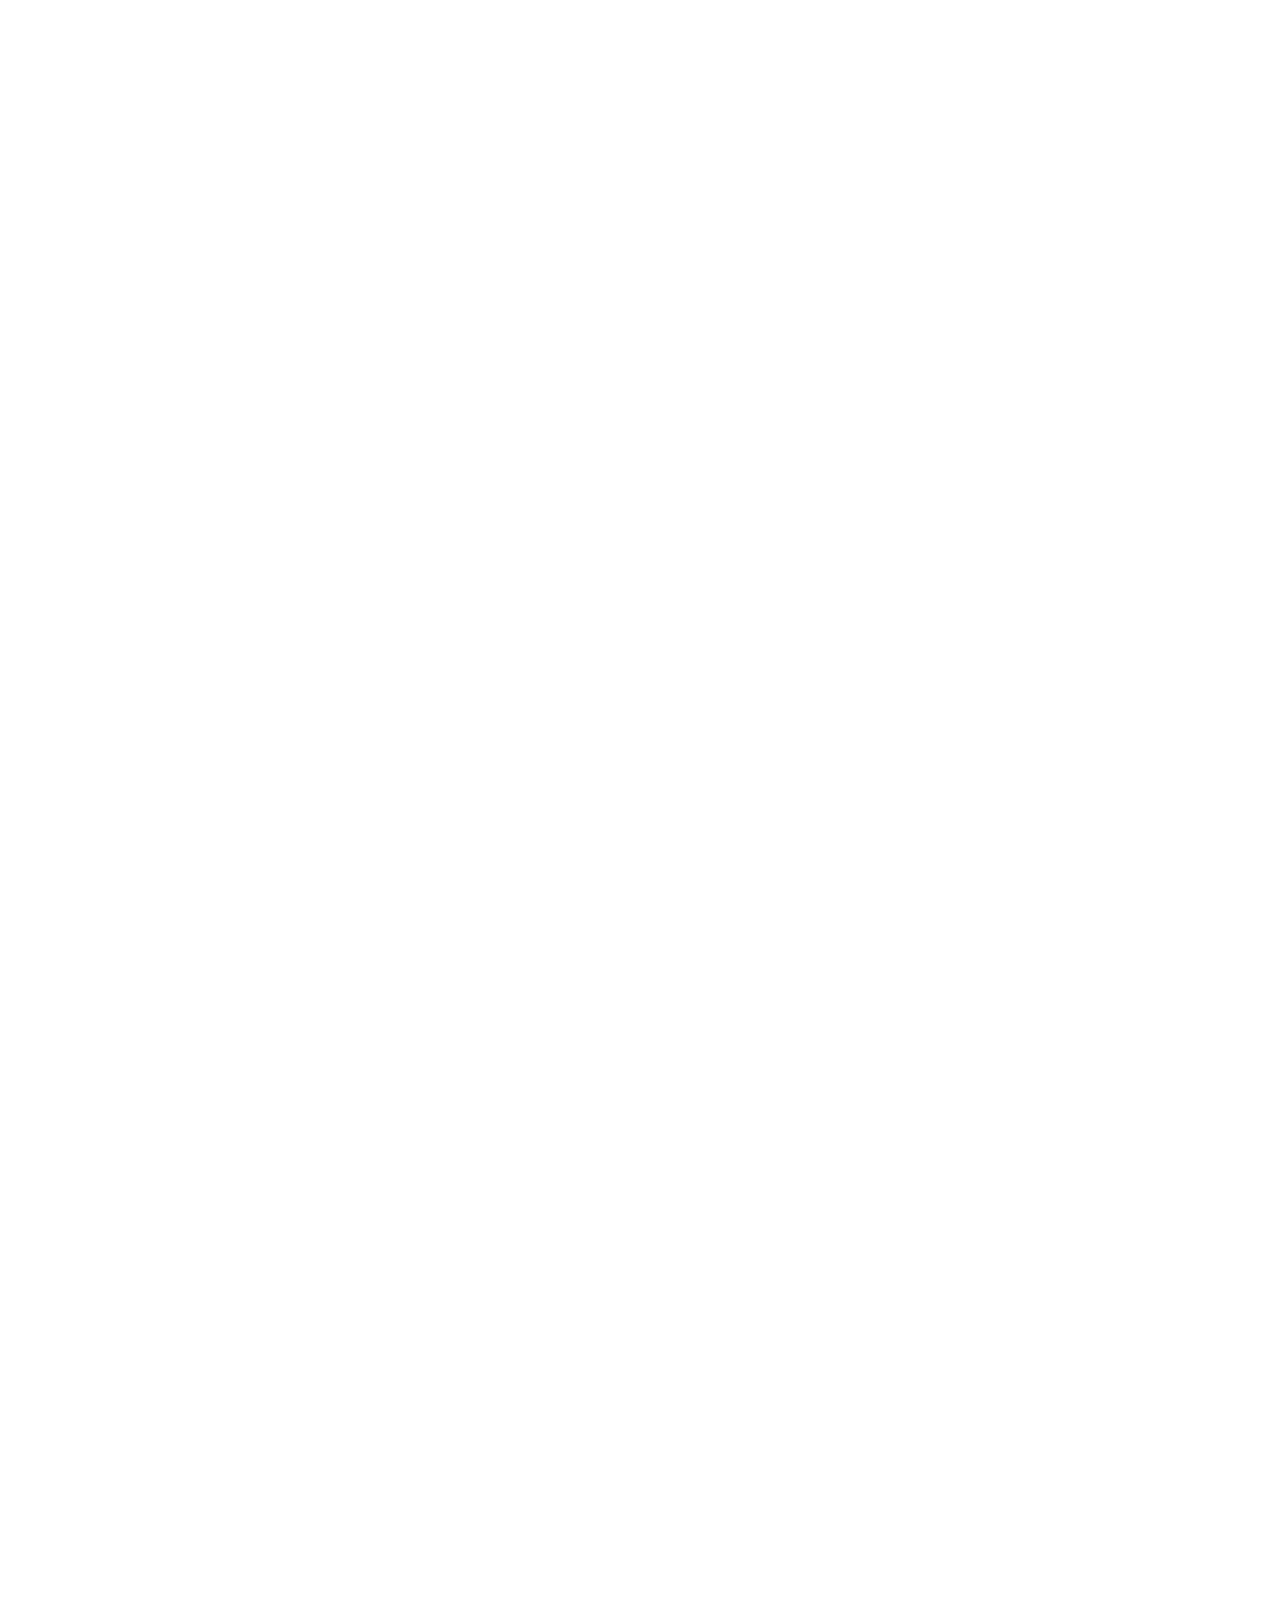
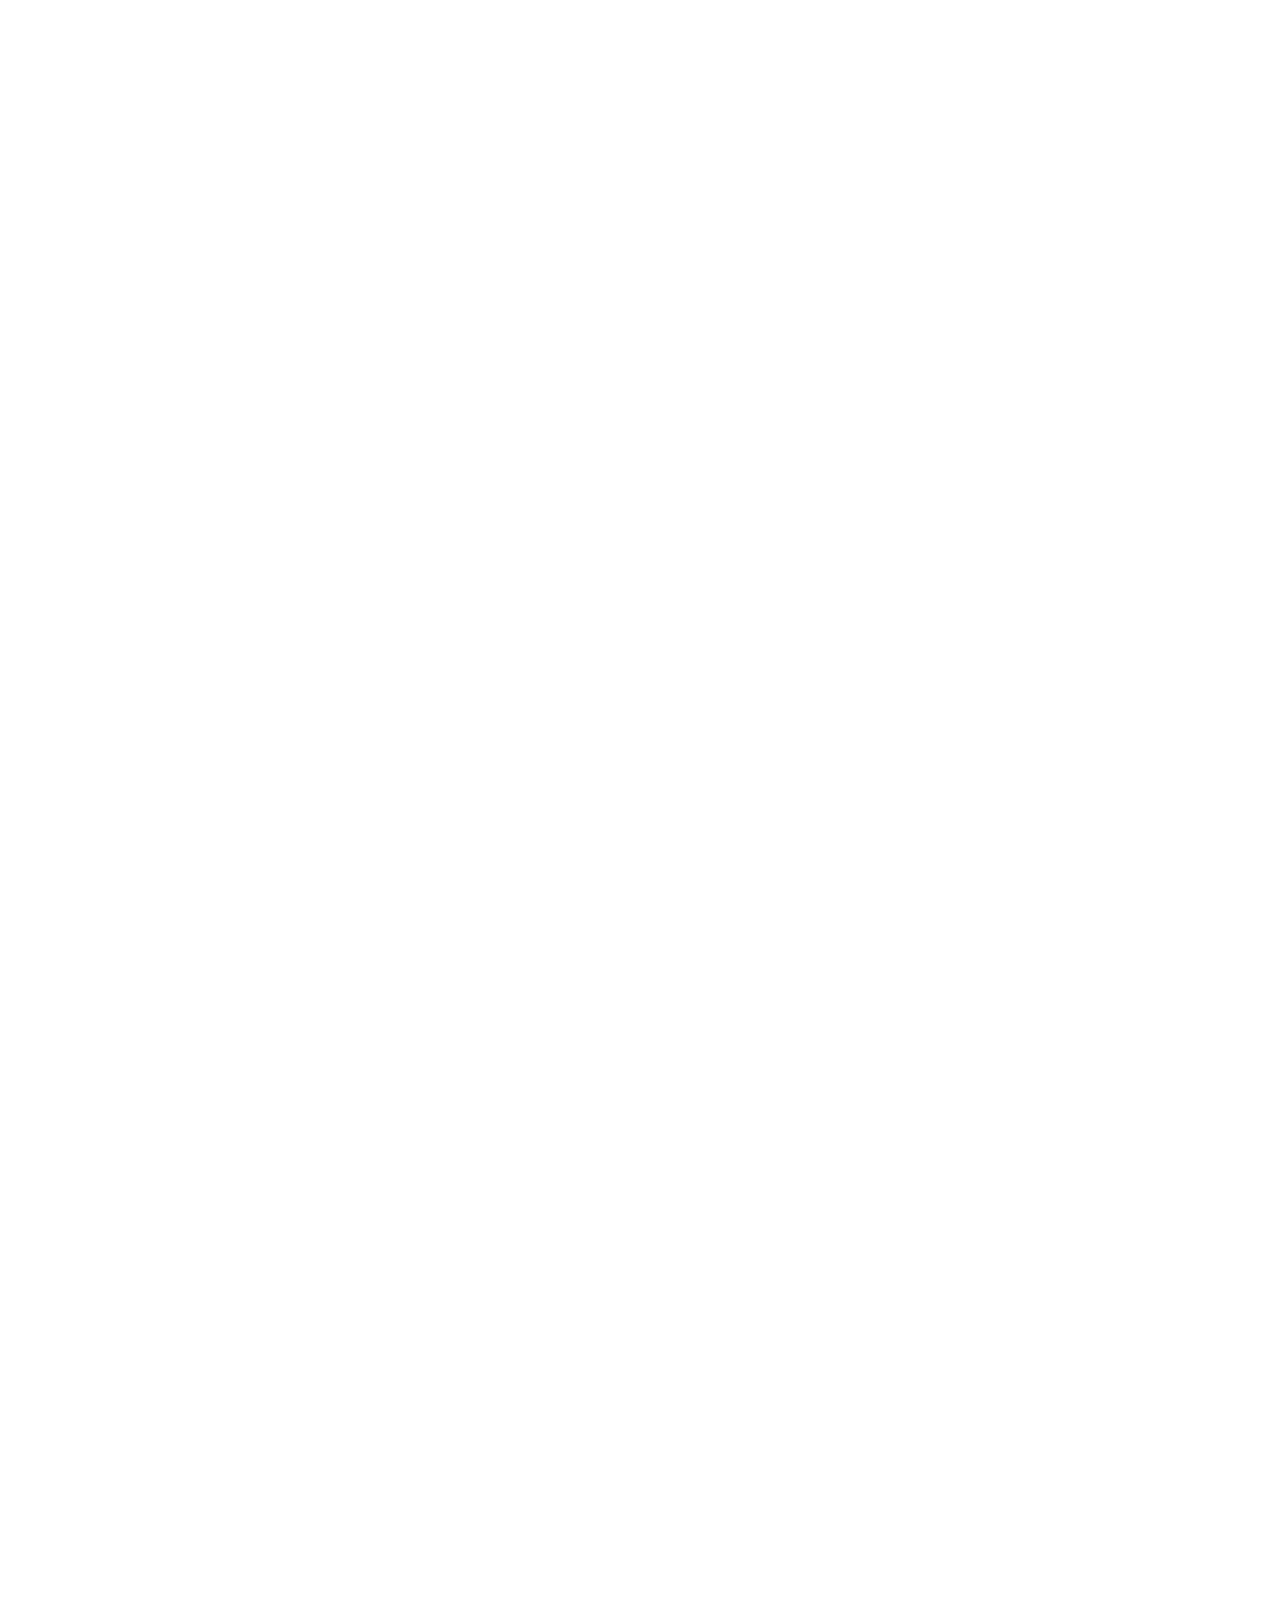
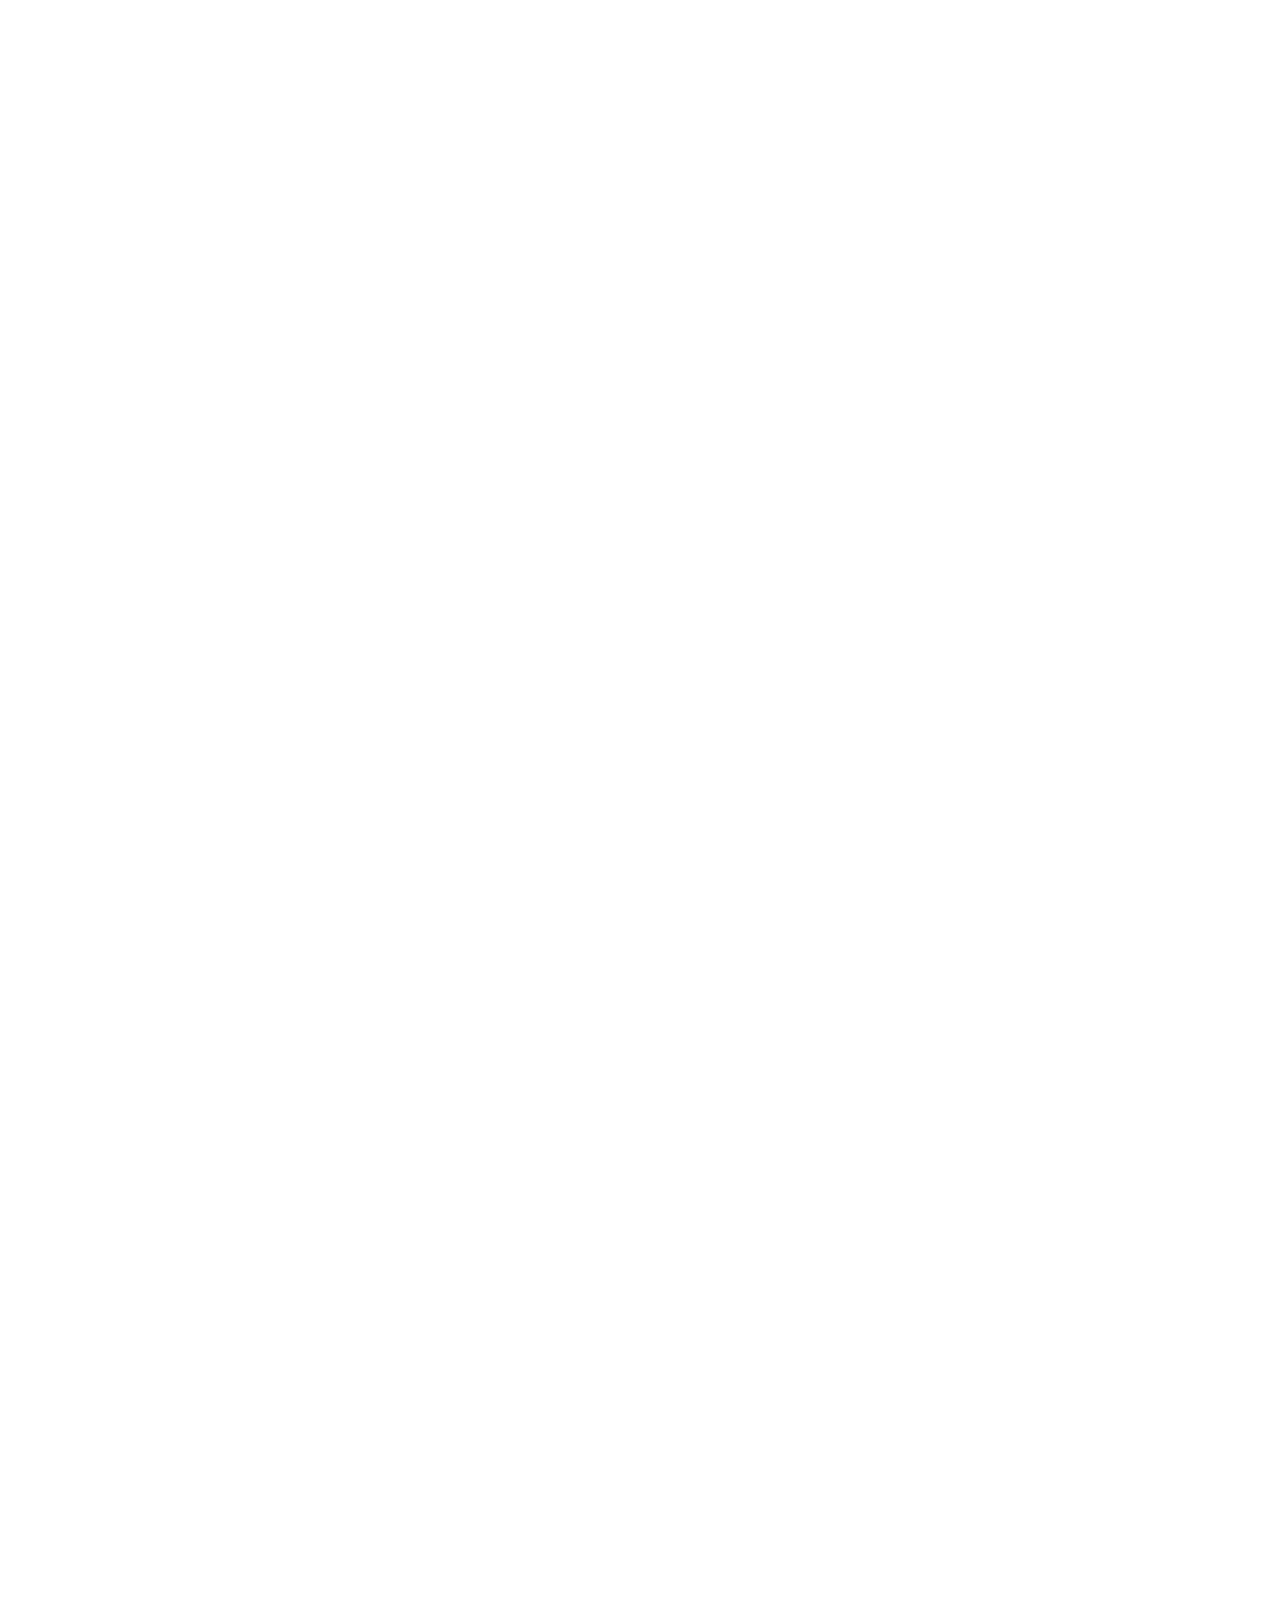
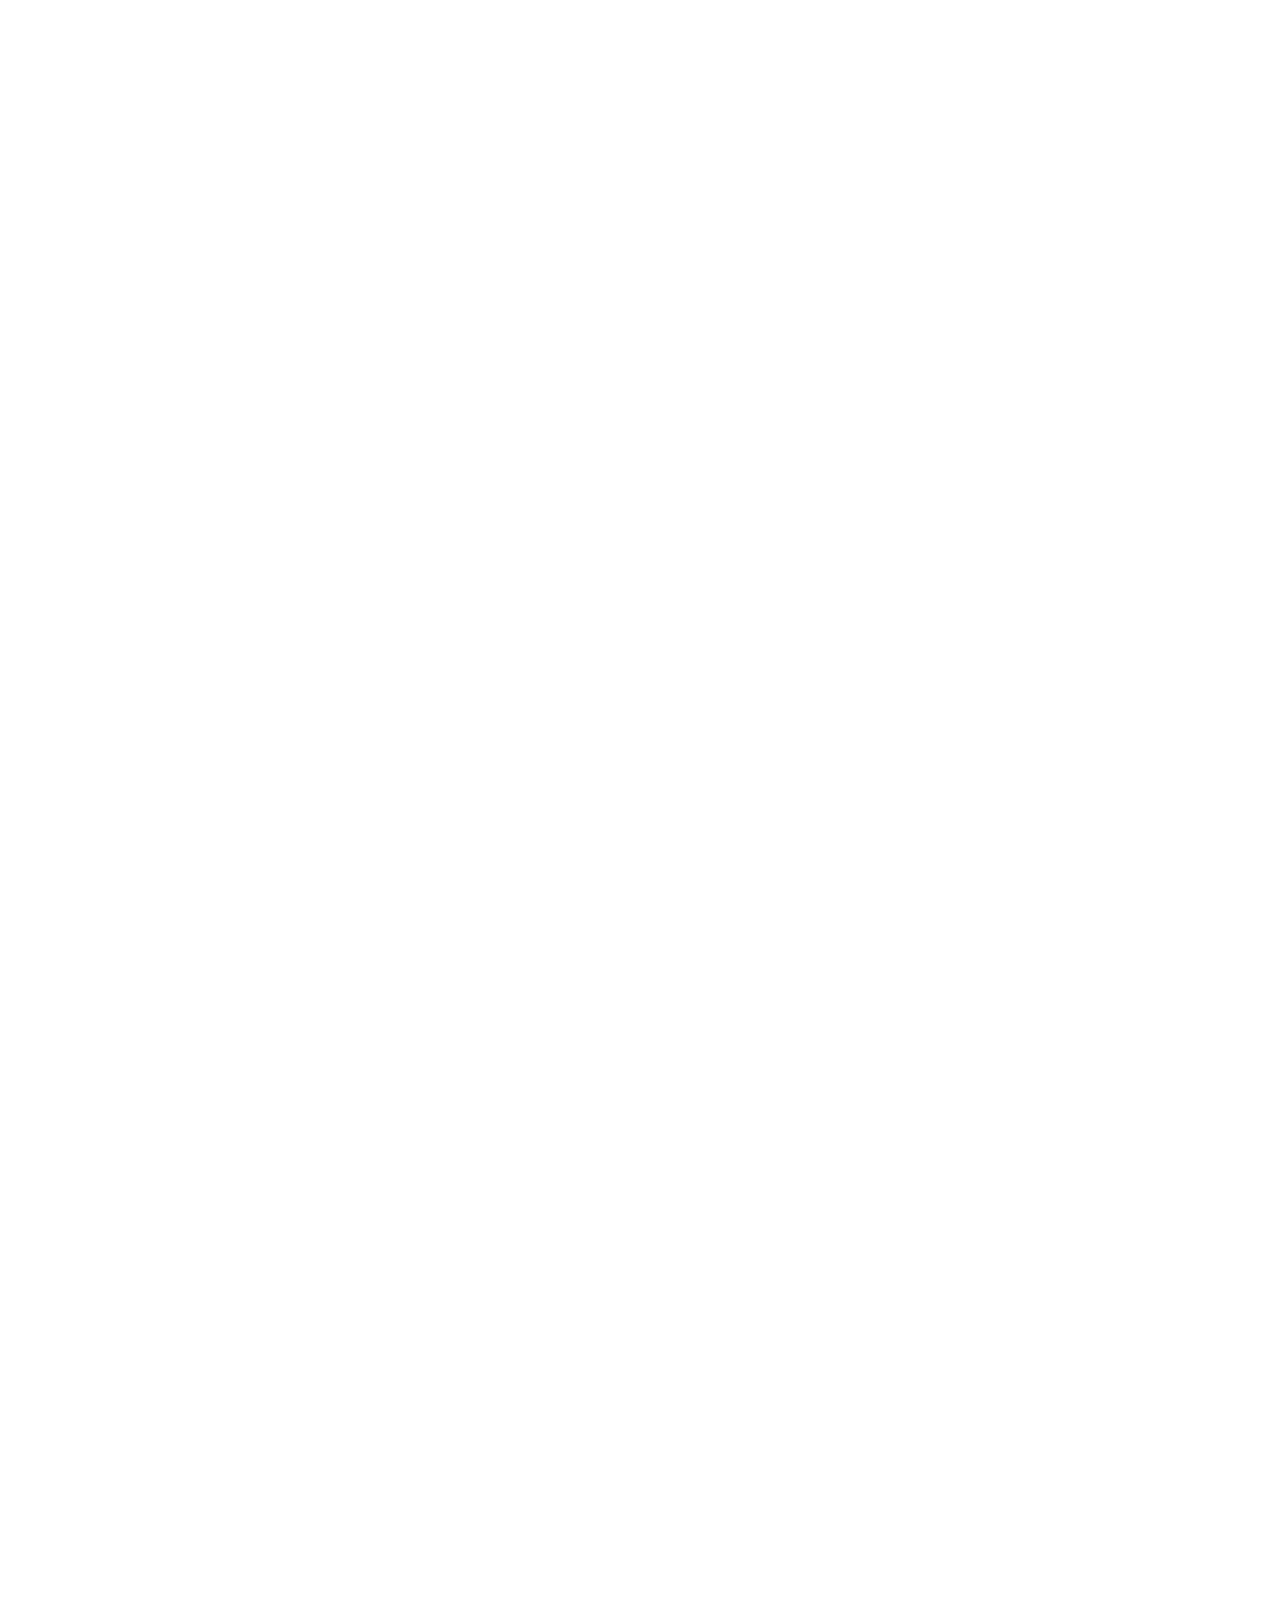
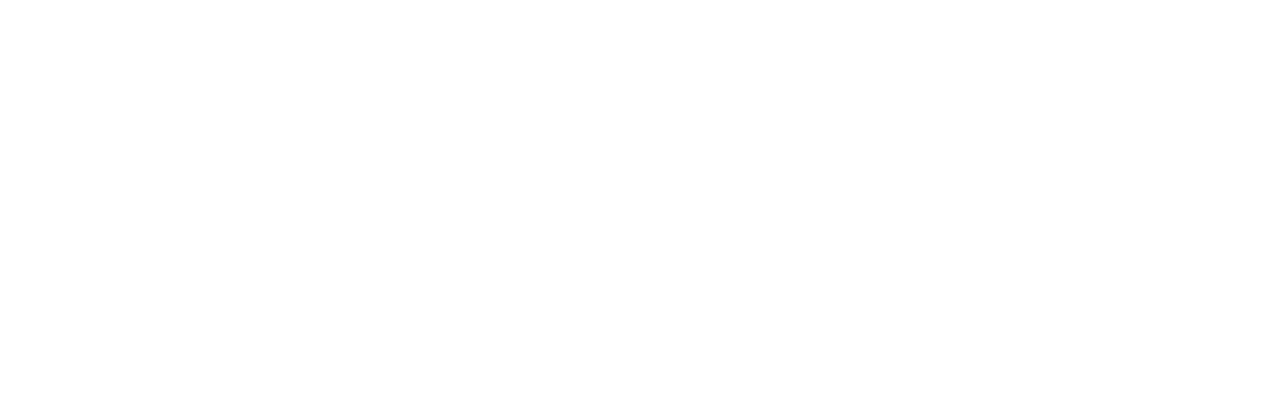
==== commit e5e746d7: "code feature p10" ====
--- a/project1/index.html
+++ b/project1/index.html
@@ -300,6 +300,27 @@
             </div>
         </div>
 
+        <!-- features -->
+            <div class="feature">
+                <div class="main-content">
+                    <!-- .body>.images>img*2^.content -->
+                    <div class="body">
+                        <div class="images">
+                            <img  class="lower" src="./assets/img/learn1.jpg" alt="Learner outcomes through our awesome platform">
+                            <img src="./assets/img/learn2.jpg" alt="Learner outcomes through our awesome platform">
+                        </div>
+
+                        <div class="content">
+                            <h2 class="heading-lv2">Learner outcomes through our awesome platform</h2>
+                            <p class="desc">87% of people learning for professional development report career benefits like getting a promotion, a raise, or starting a new career.</p>
+                            <p class="desc">Lesson Impact Report (2022)</p>
+                            <a href="" class="btn cta-btn  ">Sign up</a>
+                        </div>
+                    </div>
+
+                </div>
+            </div>
+
     </div>
 
     </div>
--- a/project1/assets/css/style.css
+++ b/project1/assets/css/style.css
@@ -467,4 +467,51 @@
 font-style: italic;
 line-height: 1.54; 
 }
-
+/* ================Feature=================== */
+.feature{
+  margin-top: 135px;
+  padding: 65px 0;
+  background-color: bisque;
+}
+
+.feature .body{
+  display: flex;
+  justify-content: space-around;
+}
+
+.feature .images{
+  display: flex;
+  gap: 30px;
+}
+
+.feature .images img{
+  width: 270px;
+height: 404px;
+object-fit: cover;
+  border-radius: 16px;
+}
+
+.feature .lower{
+  margin-top: 34px;
+}
+
+.feature .content{
+  width: 41%; /*lấy size của nó chia main 1170 á*/
+  display: flex;
+  flex-direction: column;
+  justify-content: center;
+}
+.feature .desc{
+  margin-top: 16px;
+  color: #5F5B53;
+font-size: 1.6rem;
+font-weight: 400;
+line-height: 1.75; /* 175% */
+}
+
+.feature .cta-btn{
+  margin-top: 36px;
+  width: 137px;
+height: 50px;
+background-color: var(--primary-color);
+}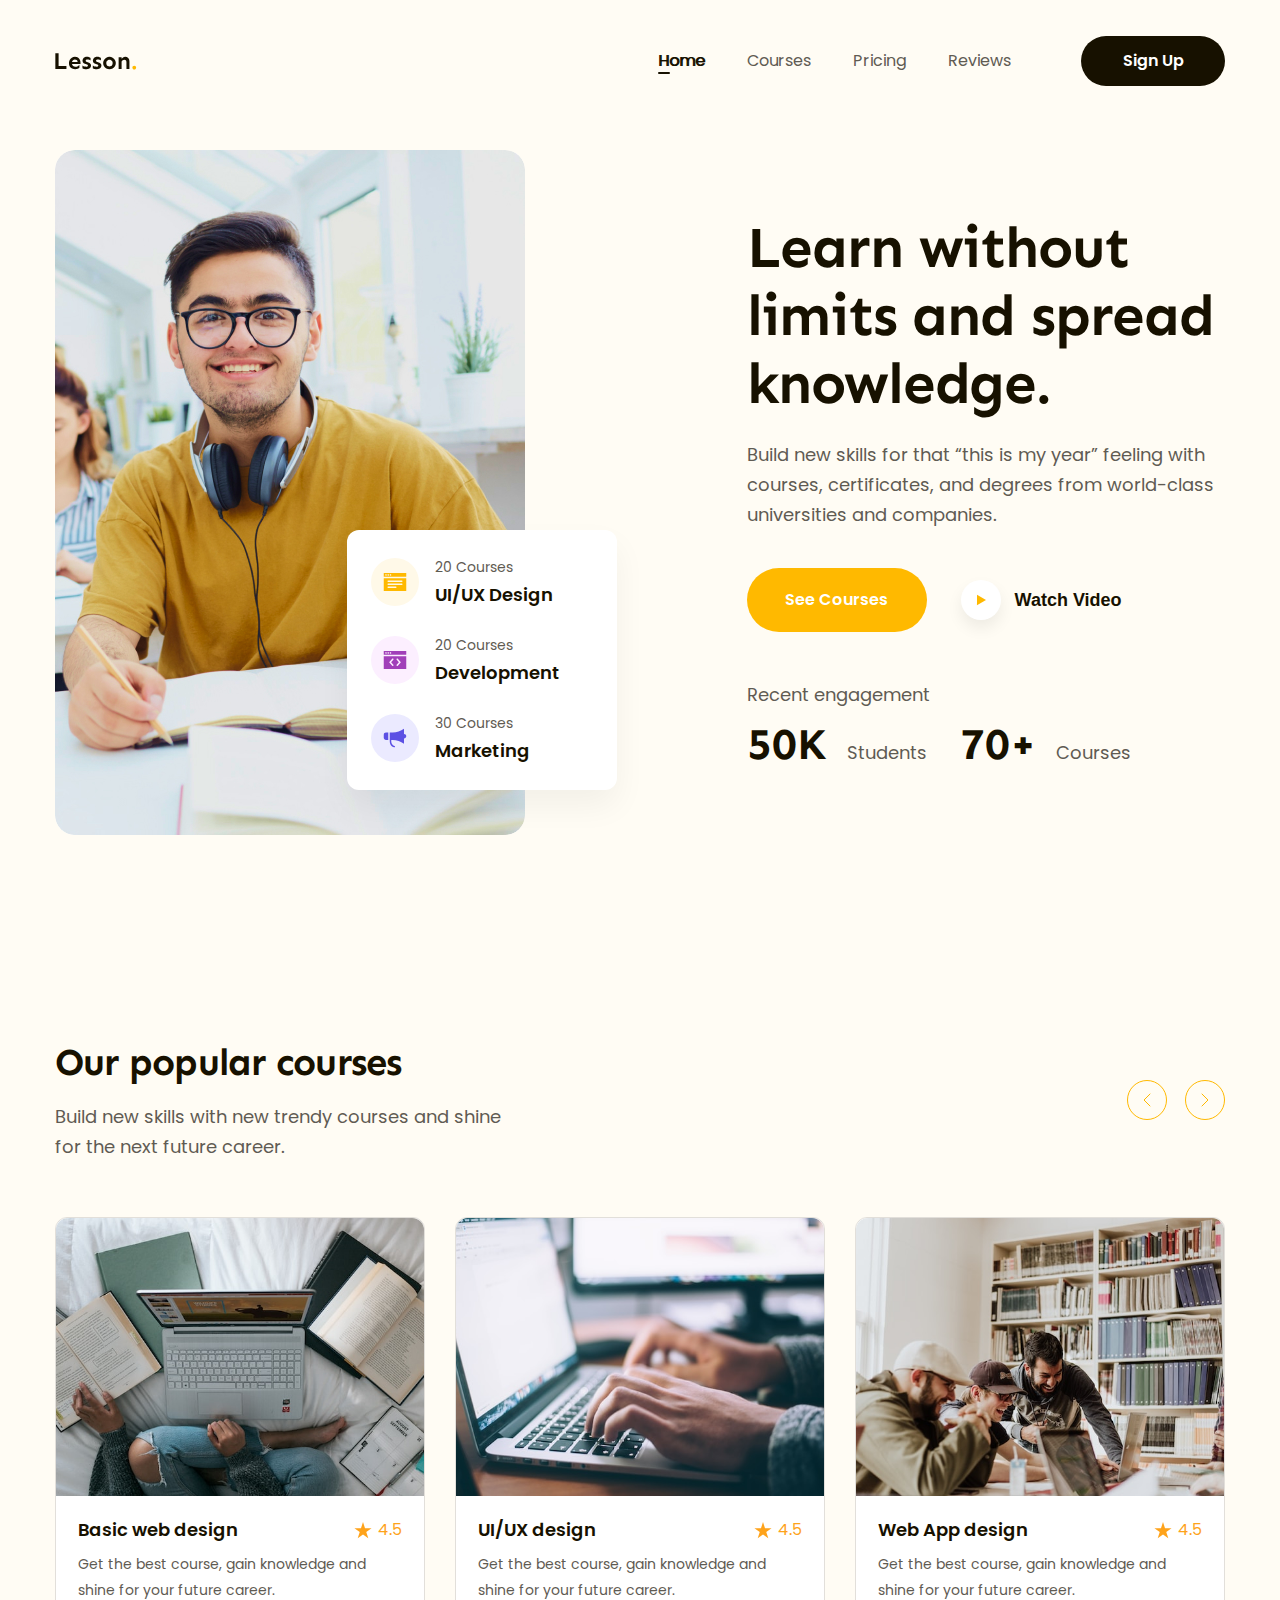
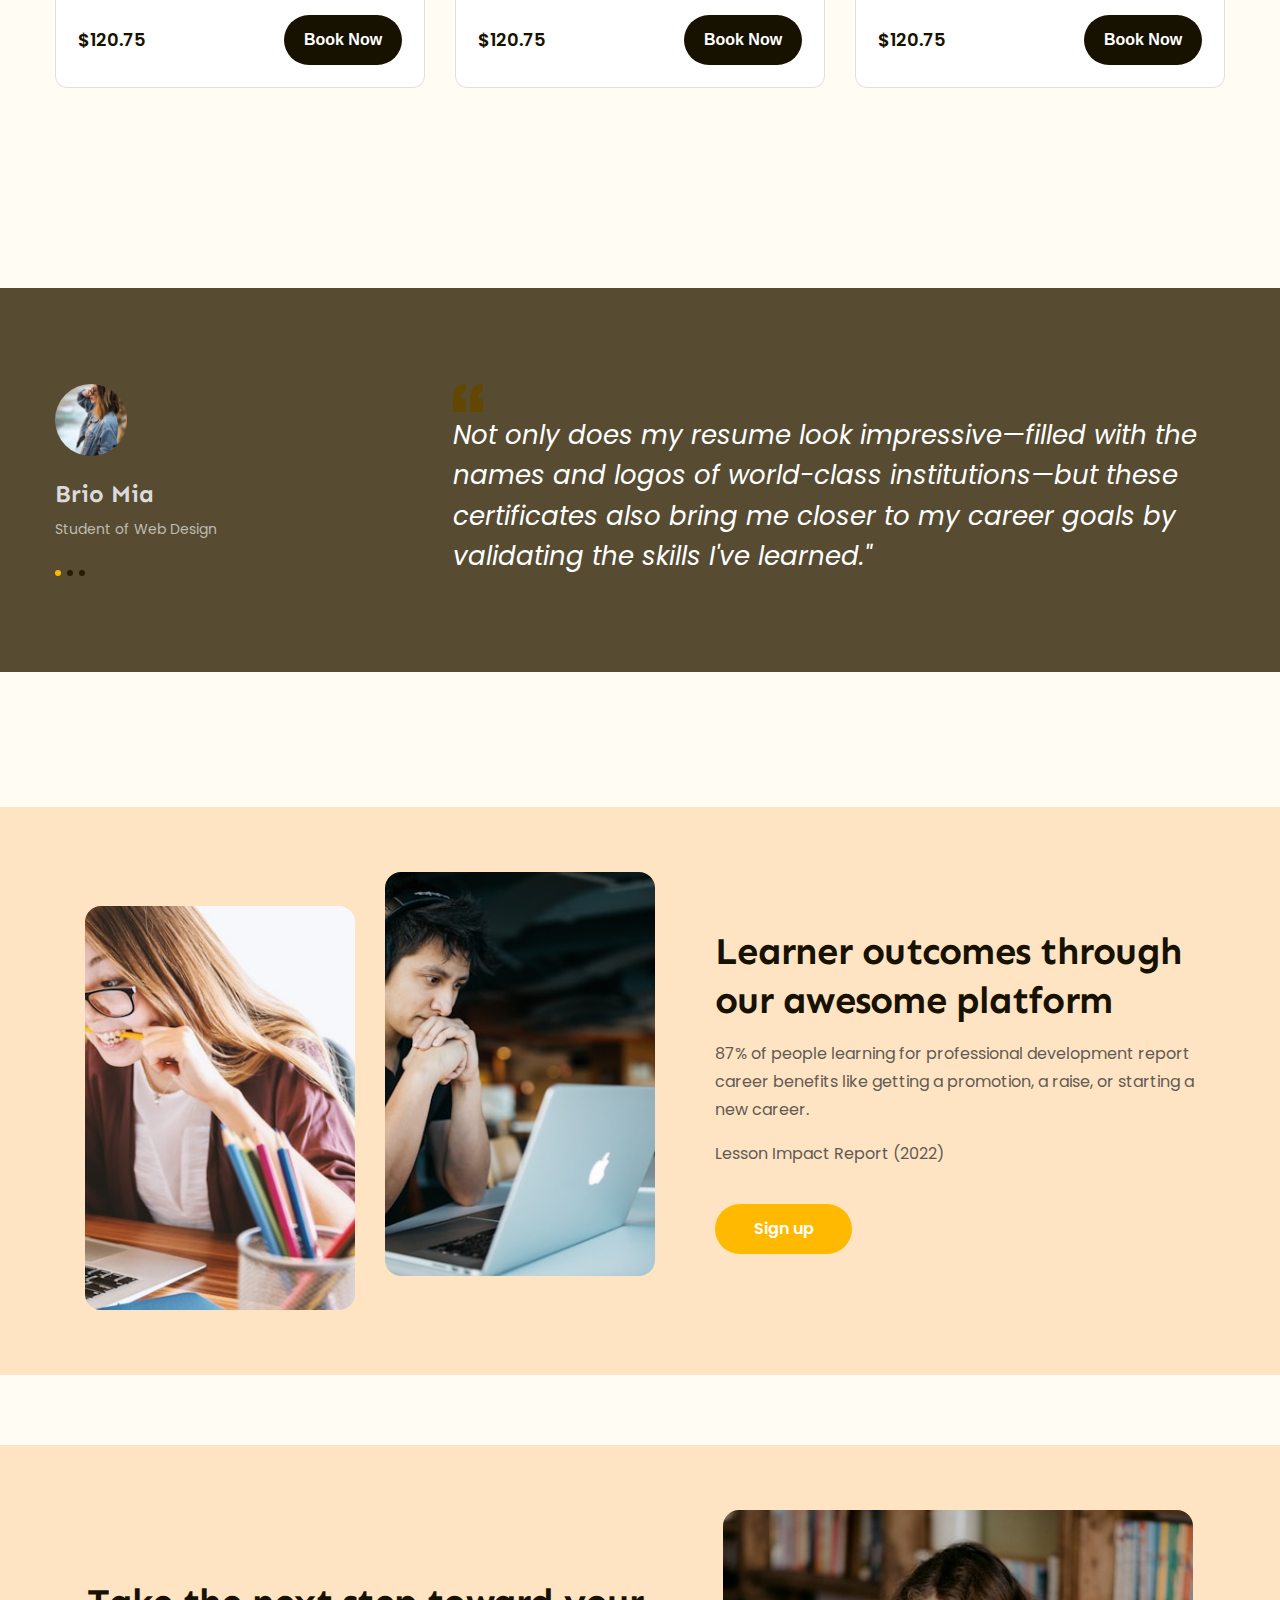
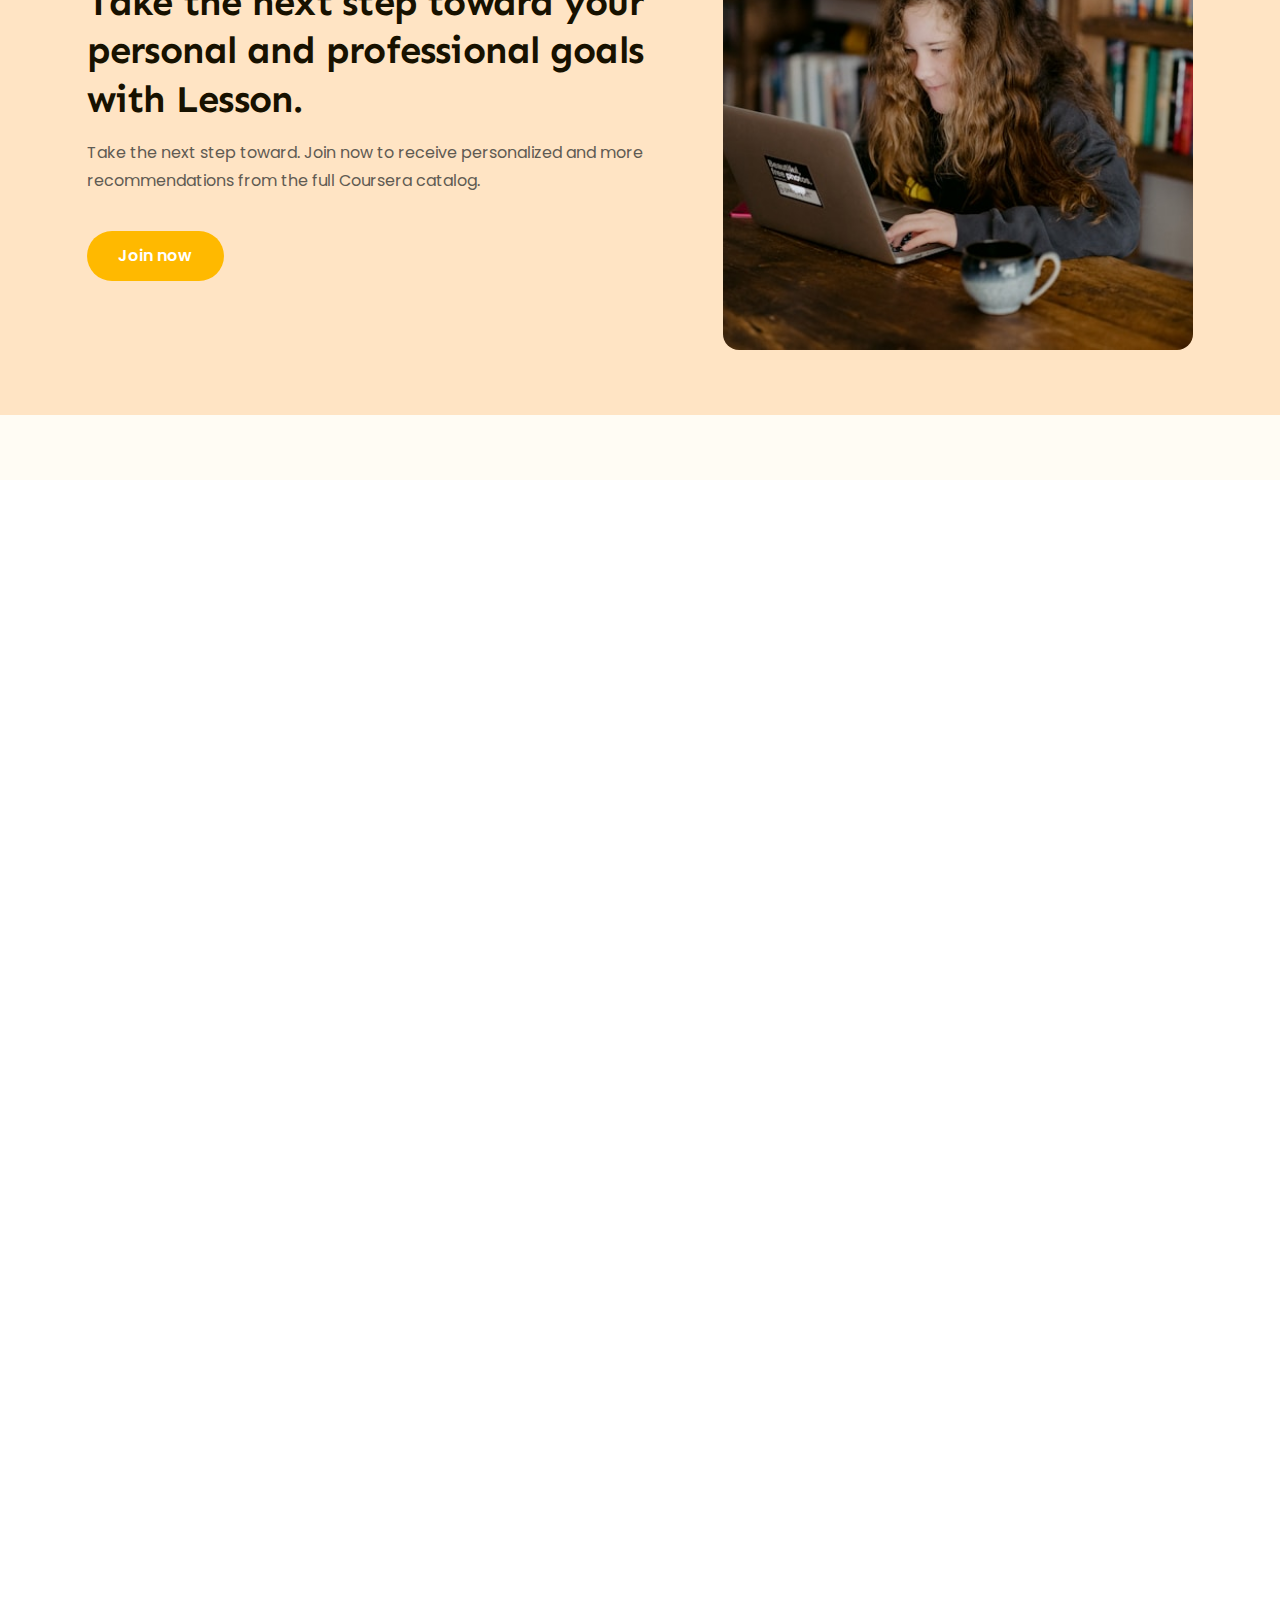
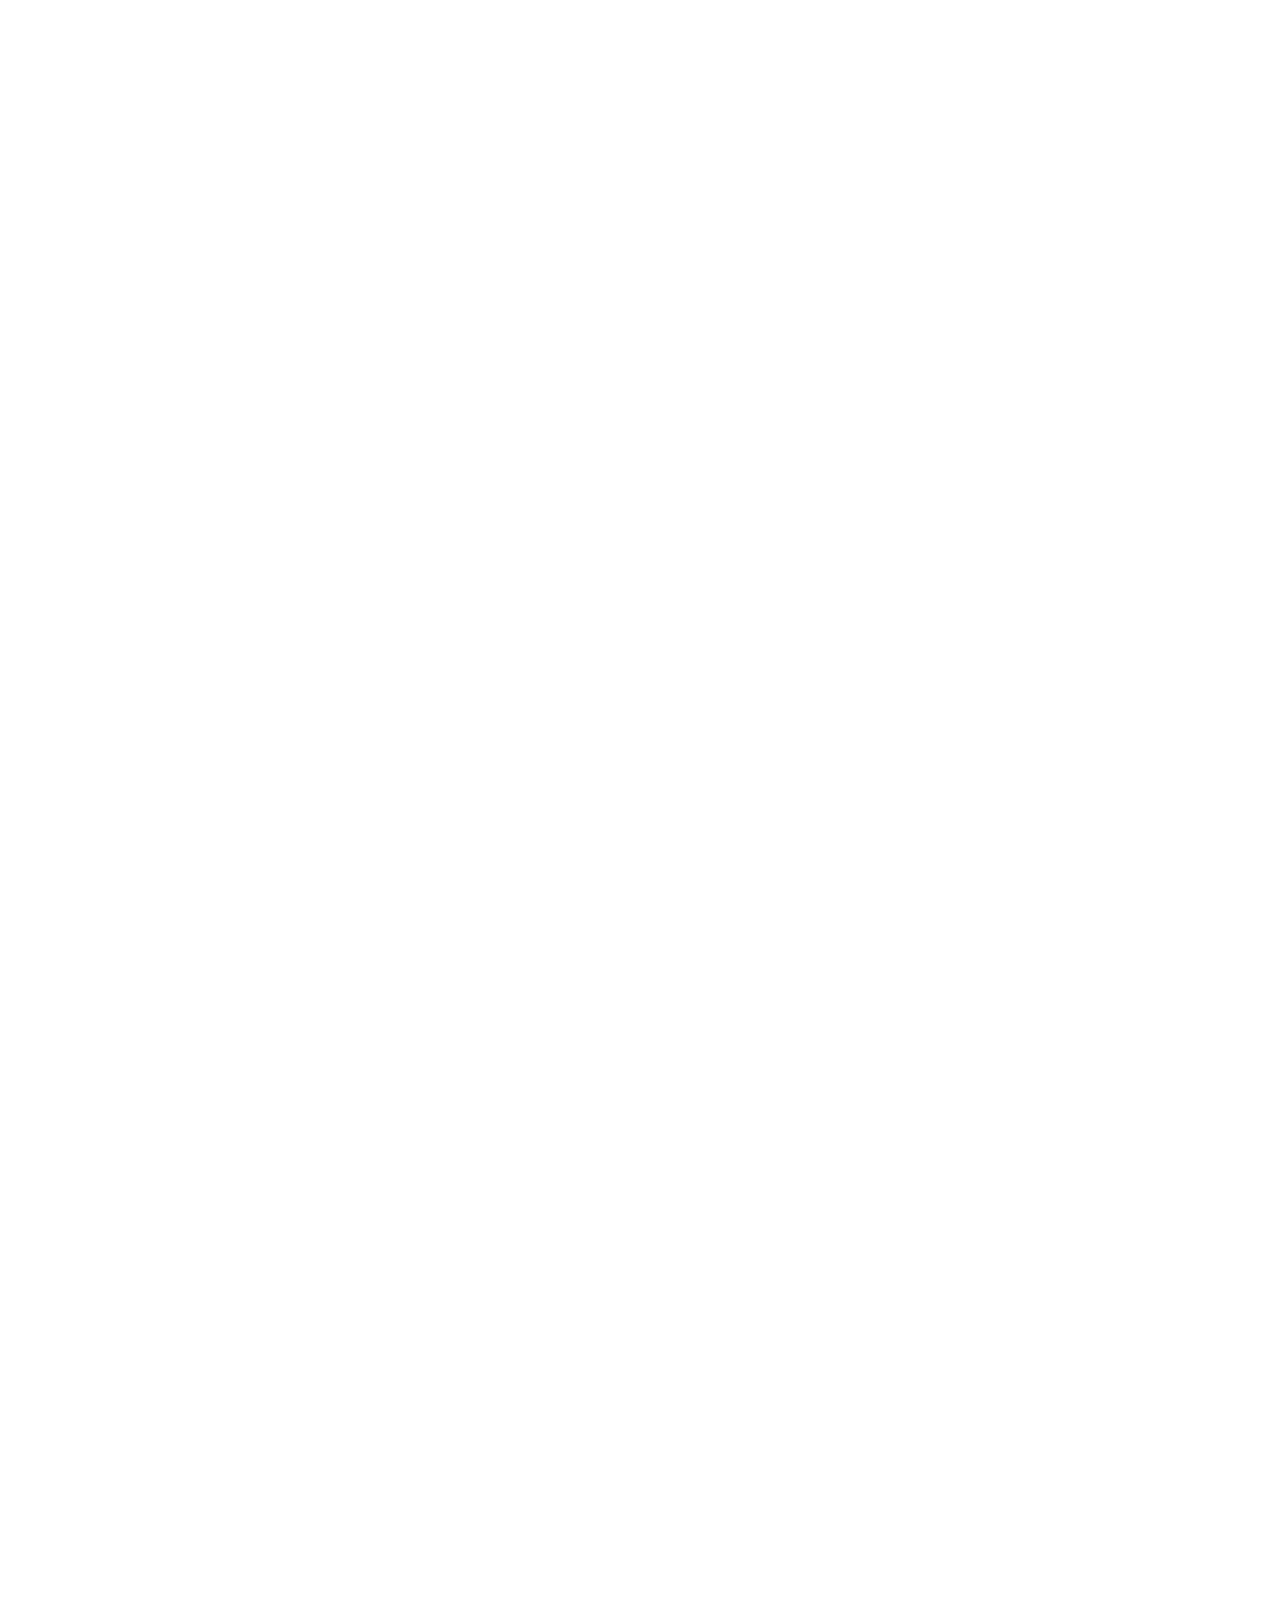
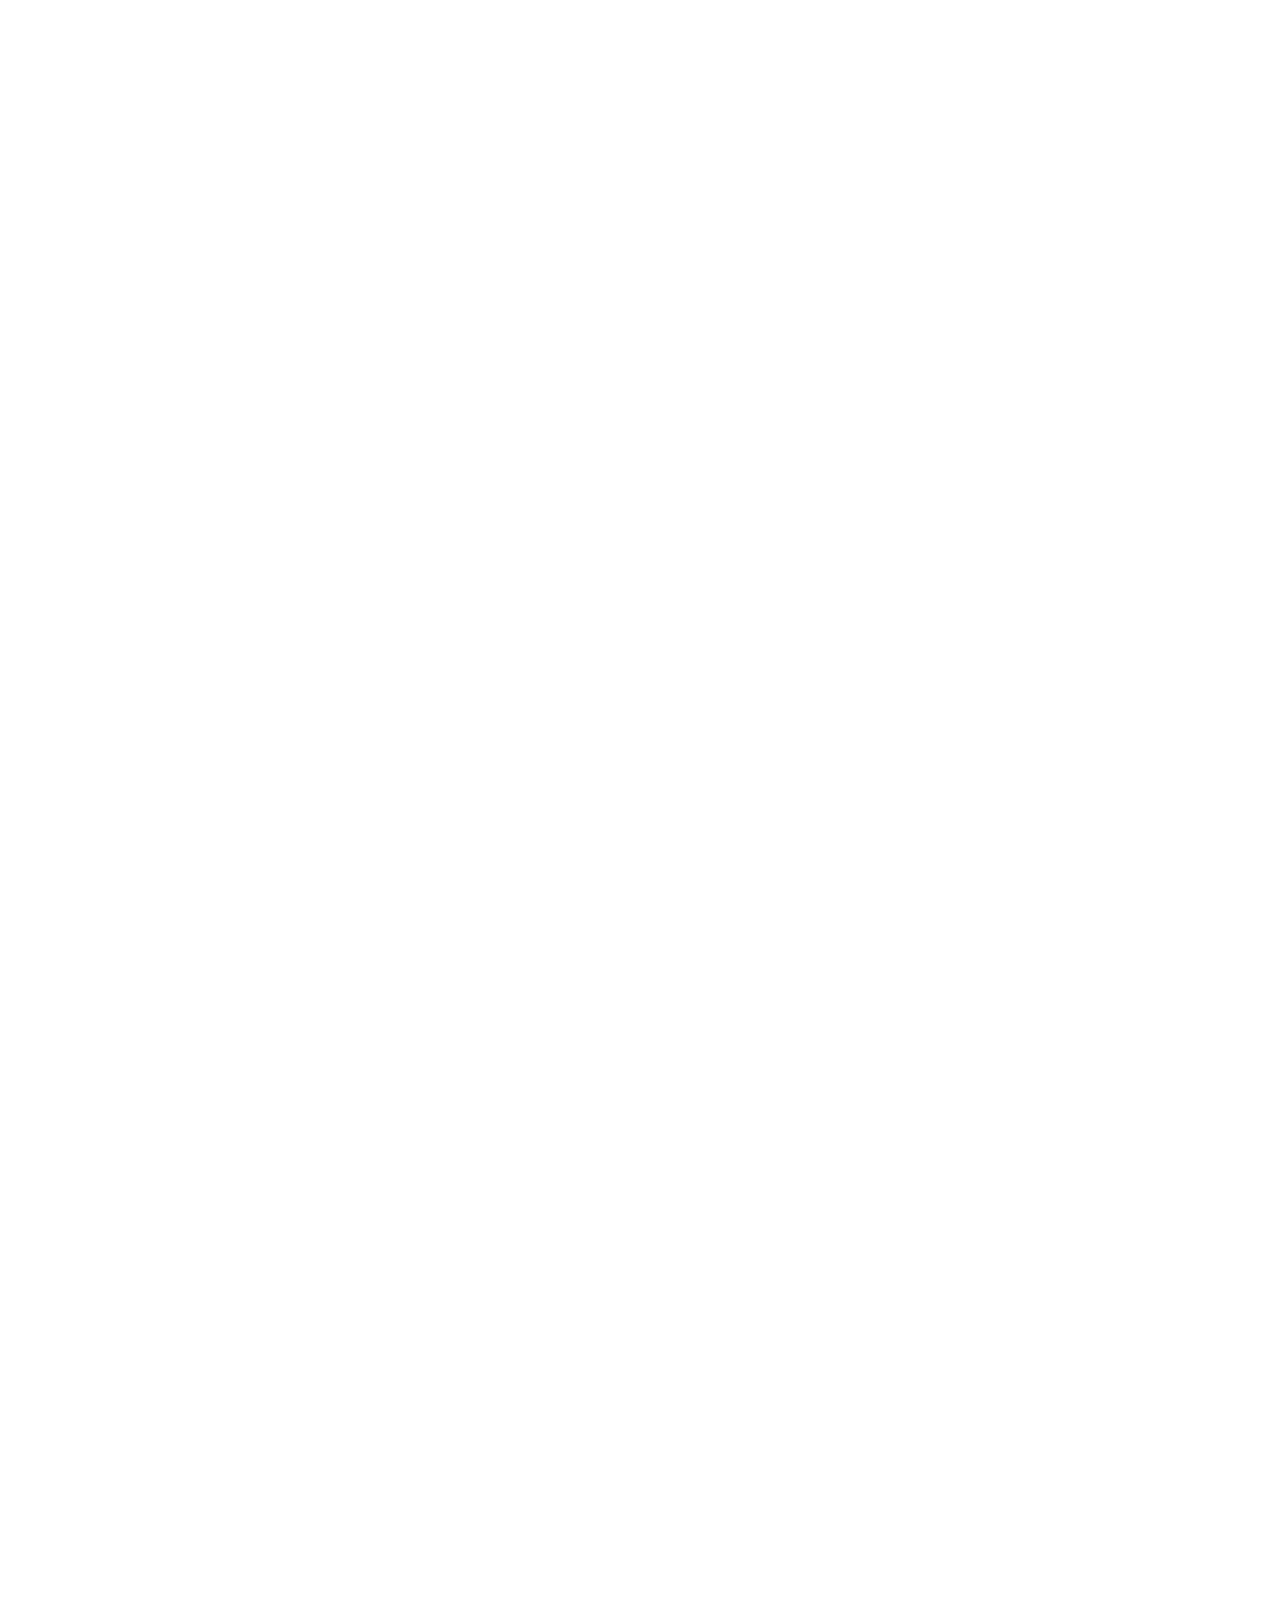
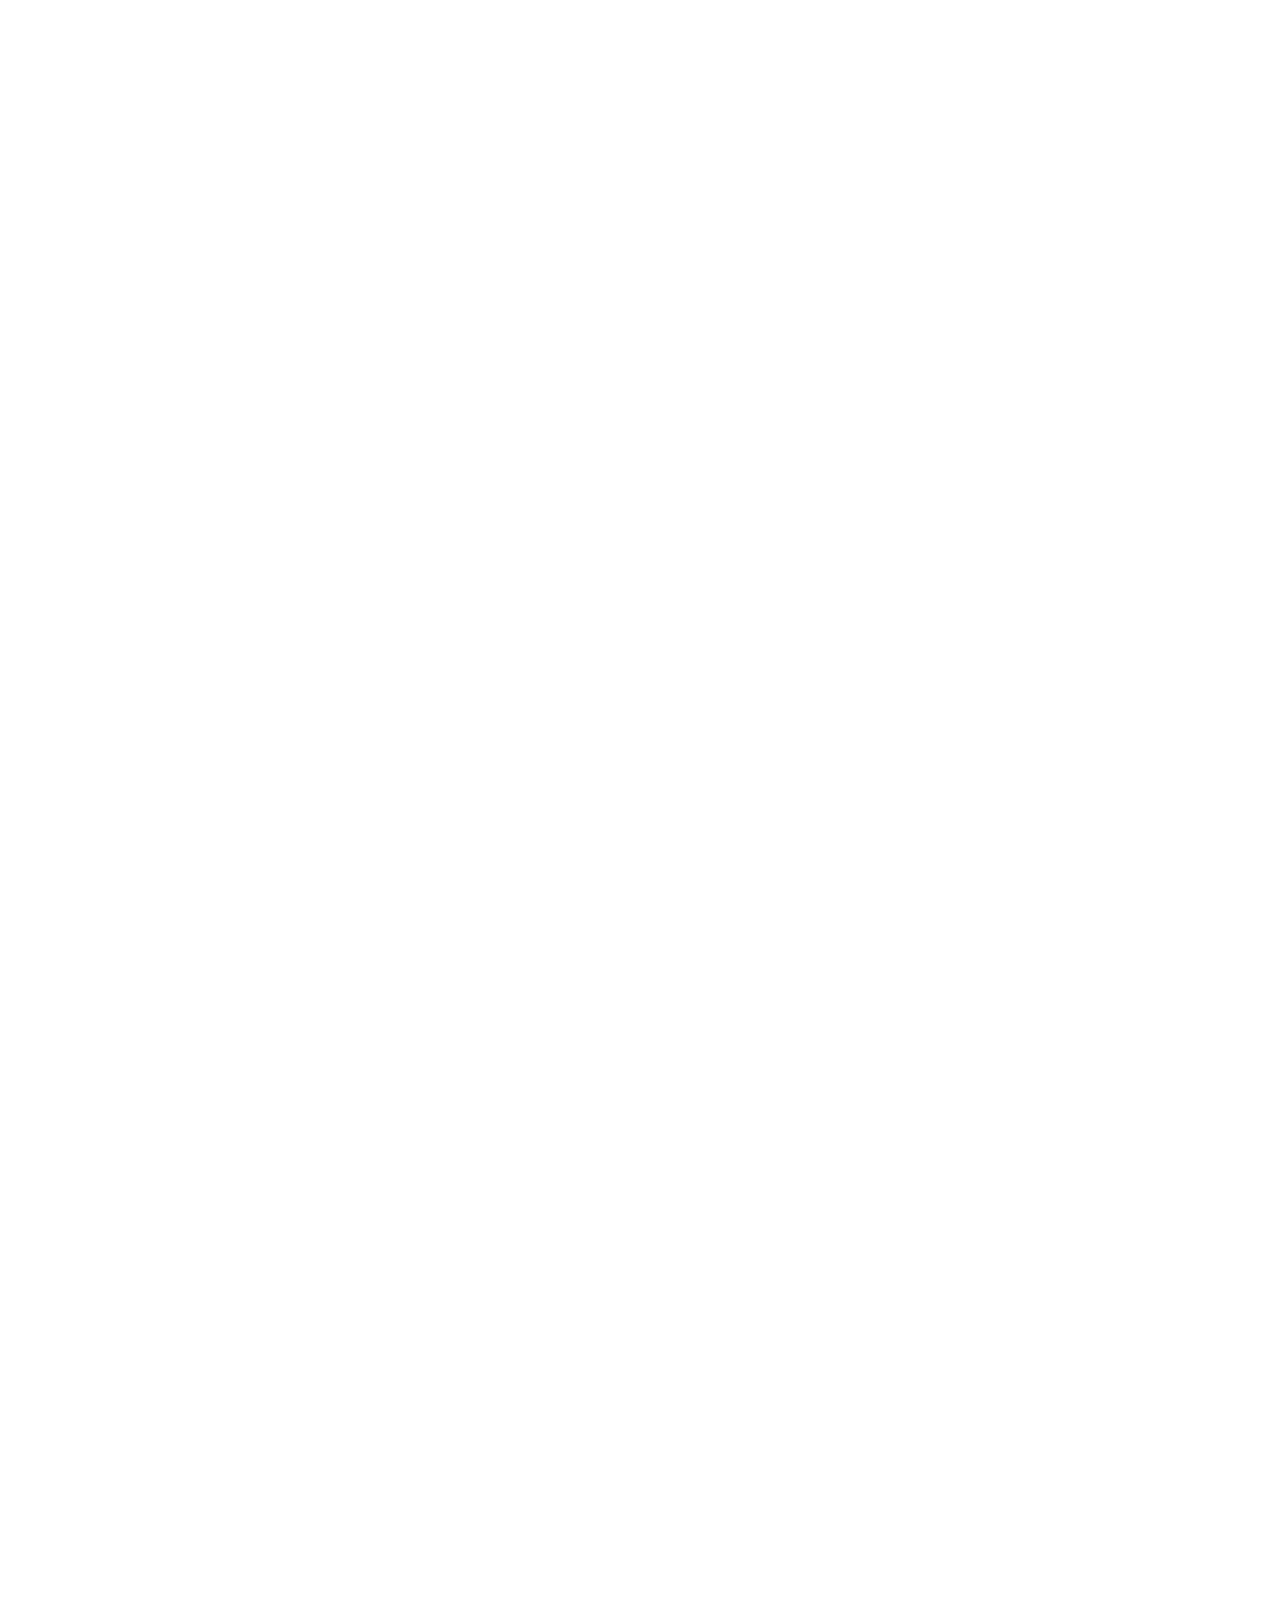
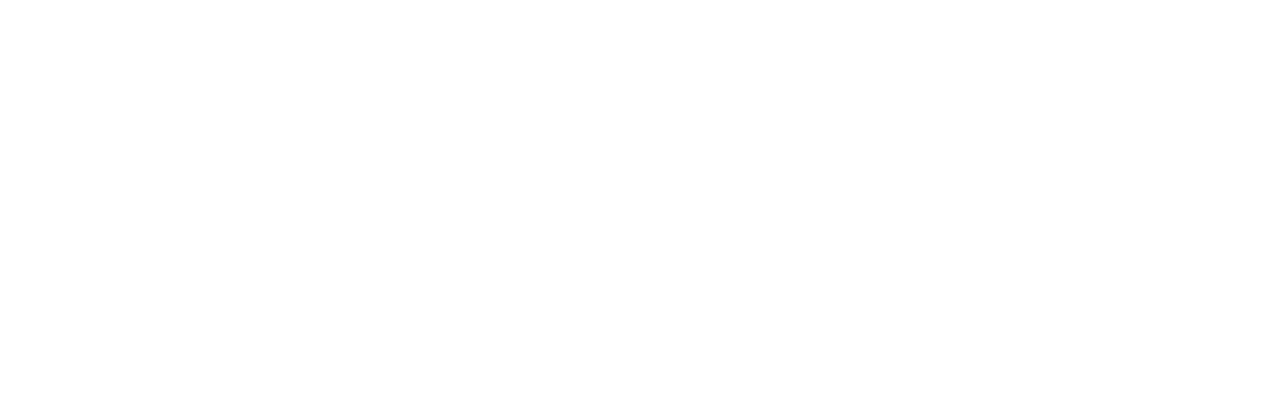
==== commit 644761a6: "code feature p11" ====
--- a/project1/index.html
+++ b/project1/index.html
@@ -300,7 +300,7 @@
             </div>
         </div>
 
-        <!-- features -->
+        <!-- features 1-->
             <div class="feature">
                 <div class="main-content">
                     <!-- .body>.images>img*2^.content -->
@@ -318,9 +318,29 @@
                         </div>
                     </div>
 
-                </div>
-            </div>
-
+
+                </div>
+            </div>
+
+        <!-- features 2-->
+        <div class="feature feature-2nd">
+            <div class="main-content">
+                <div class="body">
+                    <div class="images">
+                        <img src="./assets/img/learn3.jpg" alt="Learner outcomes through our awesome platform">
+                    </div>
+
+                    <div class="content">
+                        <h2 class="heading-lv2">Take the next step toward your personal and professional goals with Lesson.</h2>
+                        <p class="desc">Take the next step toward. Join now to receive personalized  and more recommendations from the full Coursera catalog.</p>
+                        
+                        <a href="" class="btn cta-btn  ">Join now</a>
+                    </div>
+                </div>
+
+
+            </div>
+        </div>
     </div>
 
     </div>
--- a/project1/assets/css/style.css
+++ b/project1/assets/css/style.css
@@ -467,7 +467,7 @@
 font-style: italic;
 line-height: 1.54; 
 }
-/* ================Feature=================== */
+/* ================Feature 1=================== */
 .feature{
   margin-top: 135px;
   padding: 65px 0;
@@ -514,4 +514,20 @@
   width: 137px;
 height: 50px;
 background-color: var(--primary-color);
-}+}
+/* ================Feature 2=================== */
+.feature-2nd .body{
+  flex-direction: row-reverse;
+}
+.feature-2nd{
+  margin-top: 70px; /*2 bên padding trên dưới 65 là 130 200-130 á*/
+}
+
+.feature-2nd .content{
+  width: 49%; /*570/1170*/  
+}
+
+.feature-2nd .images img{
+  width: 470px;
+height: 440px;
+}
